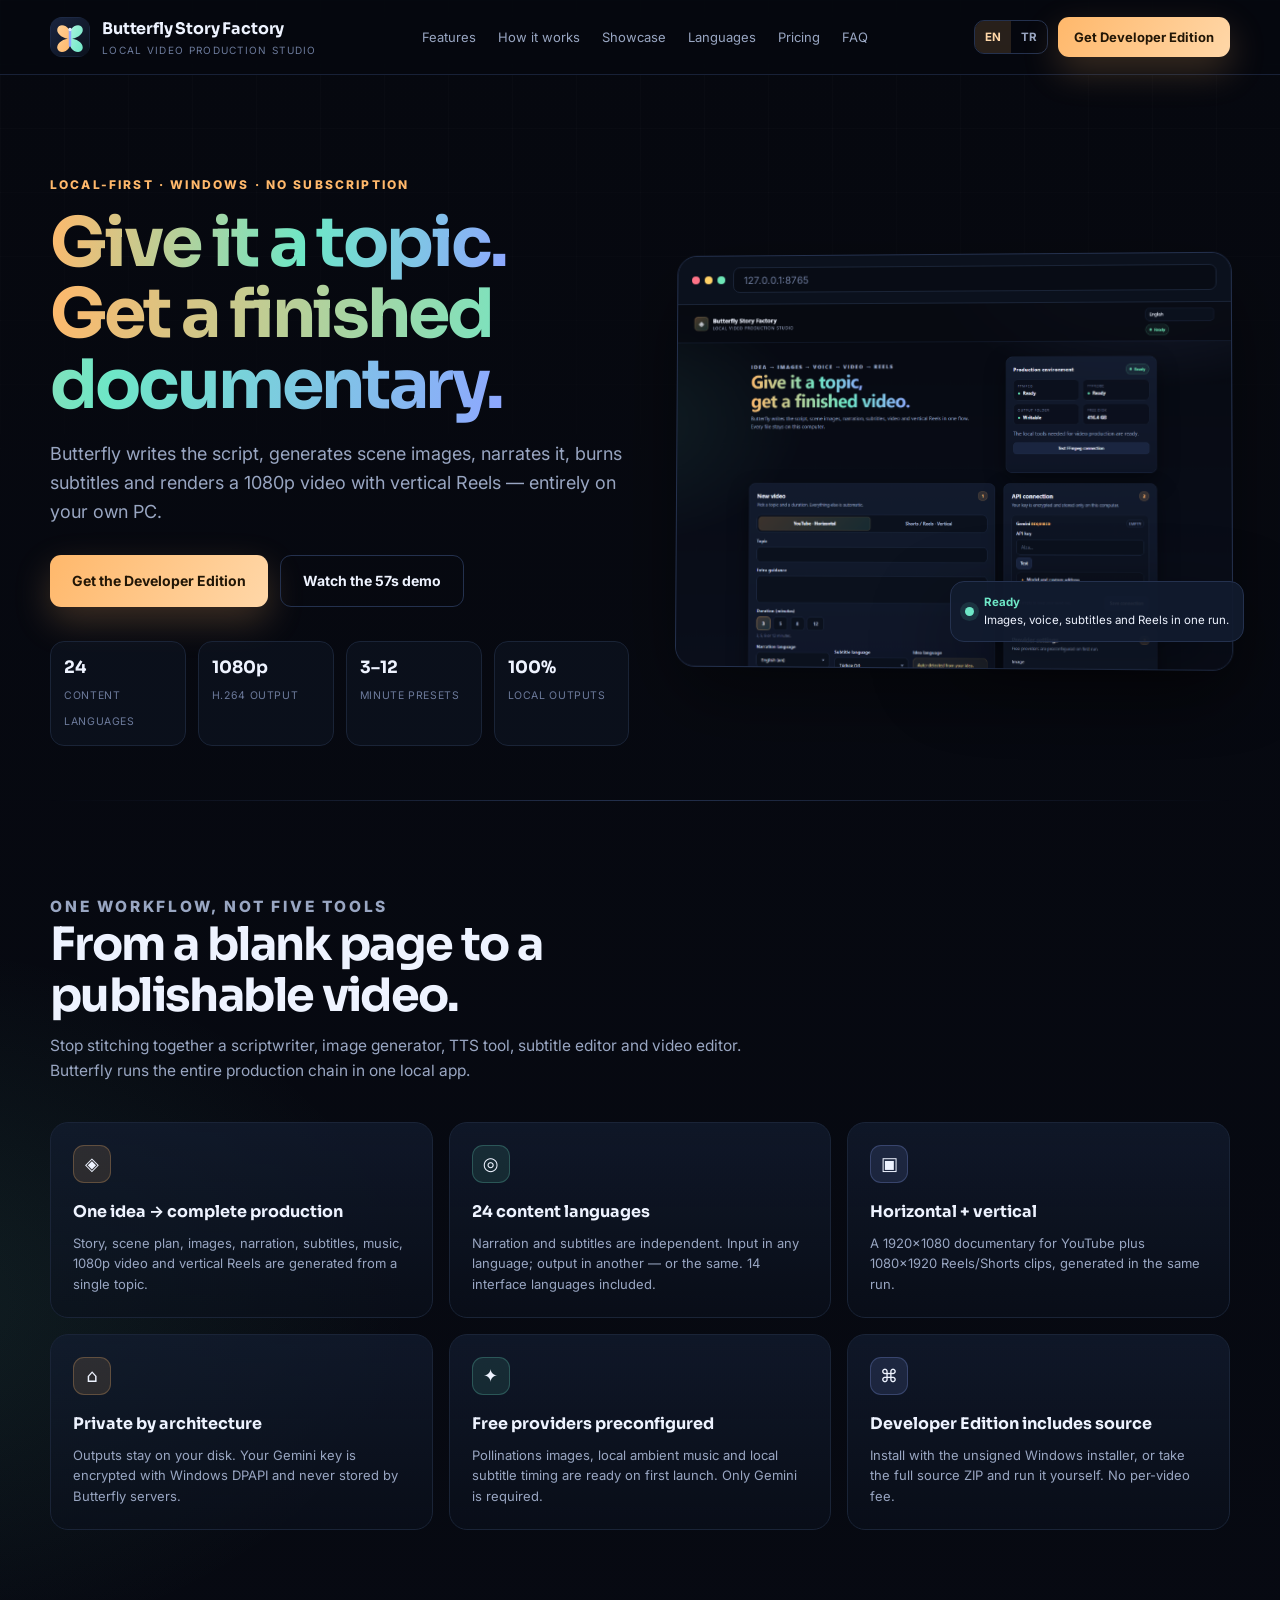
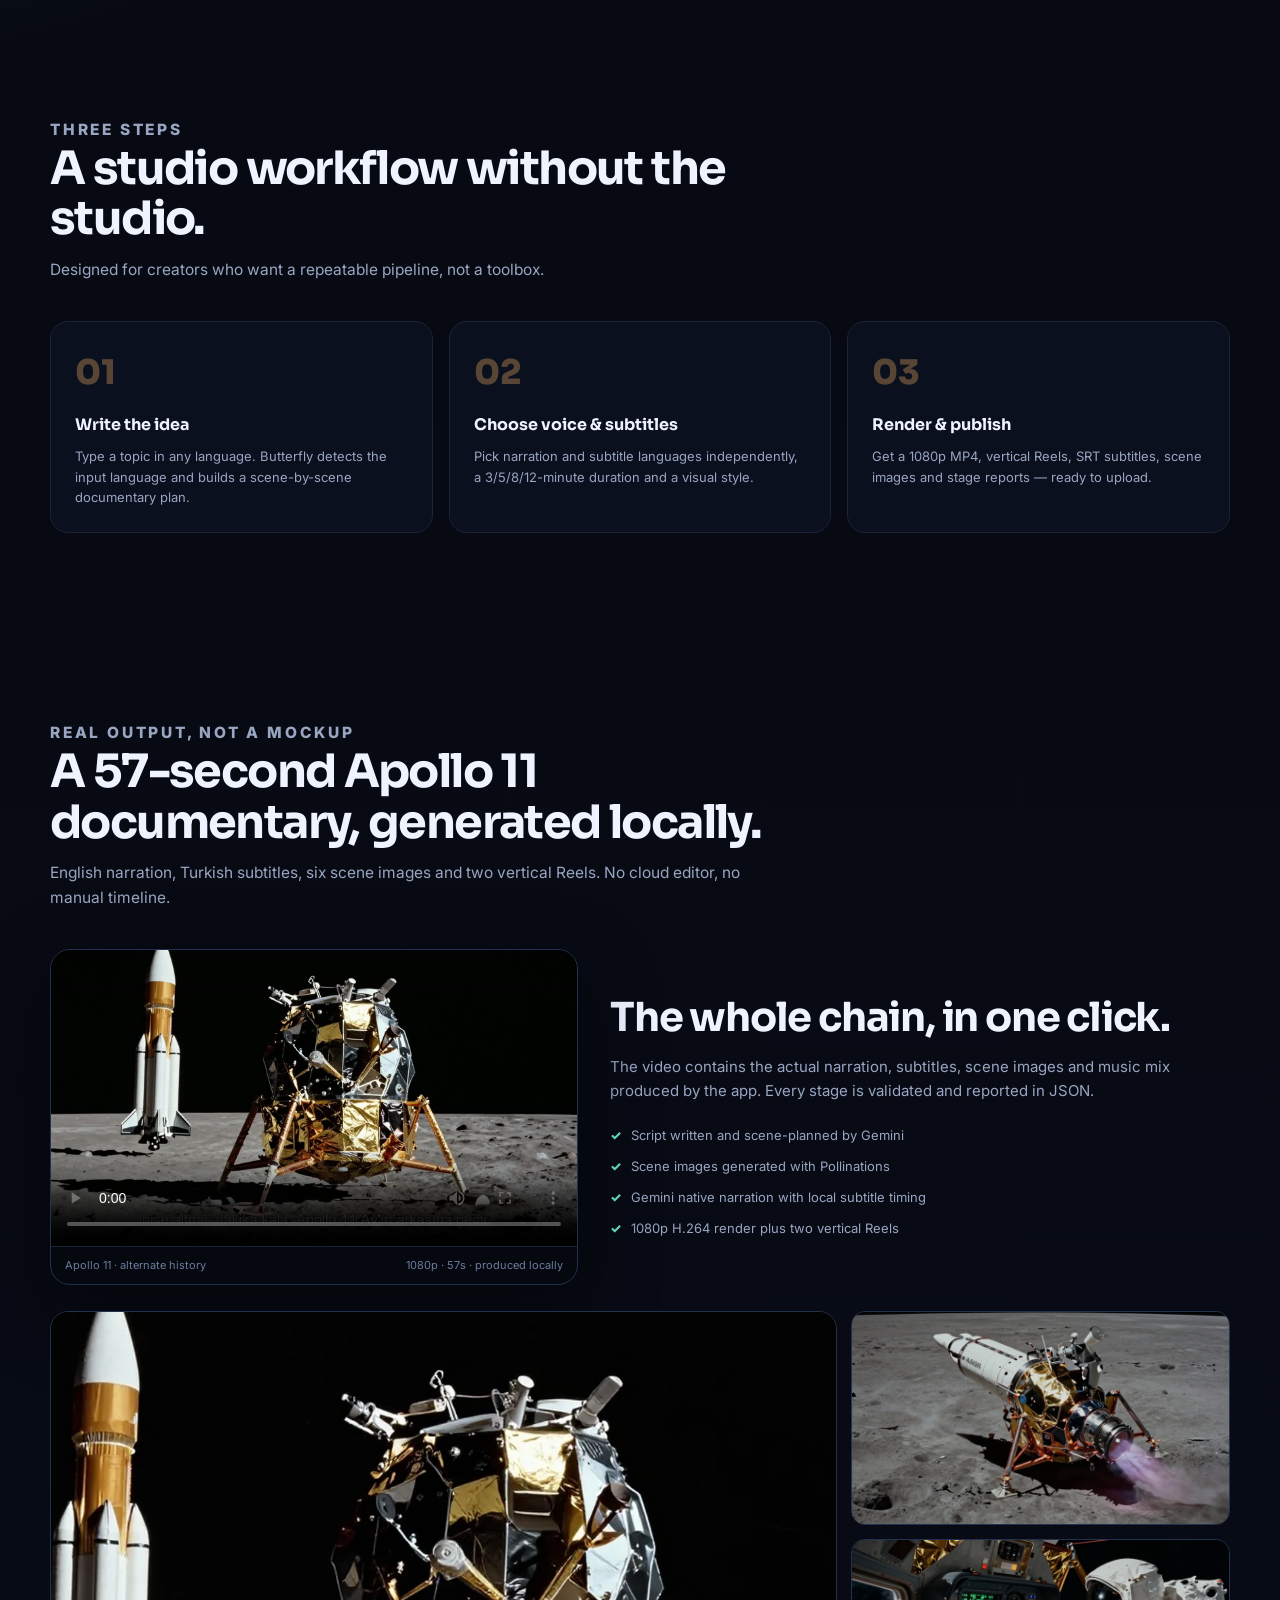
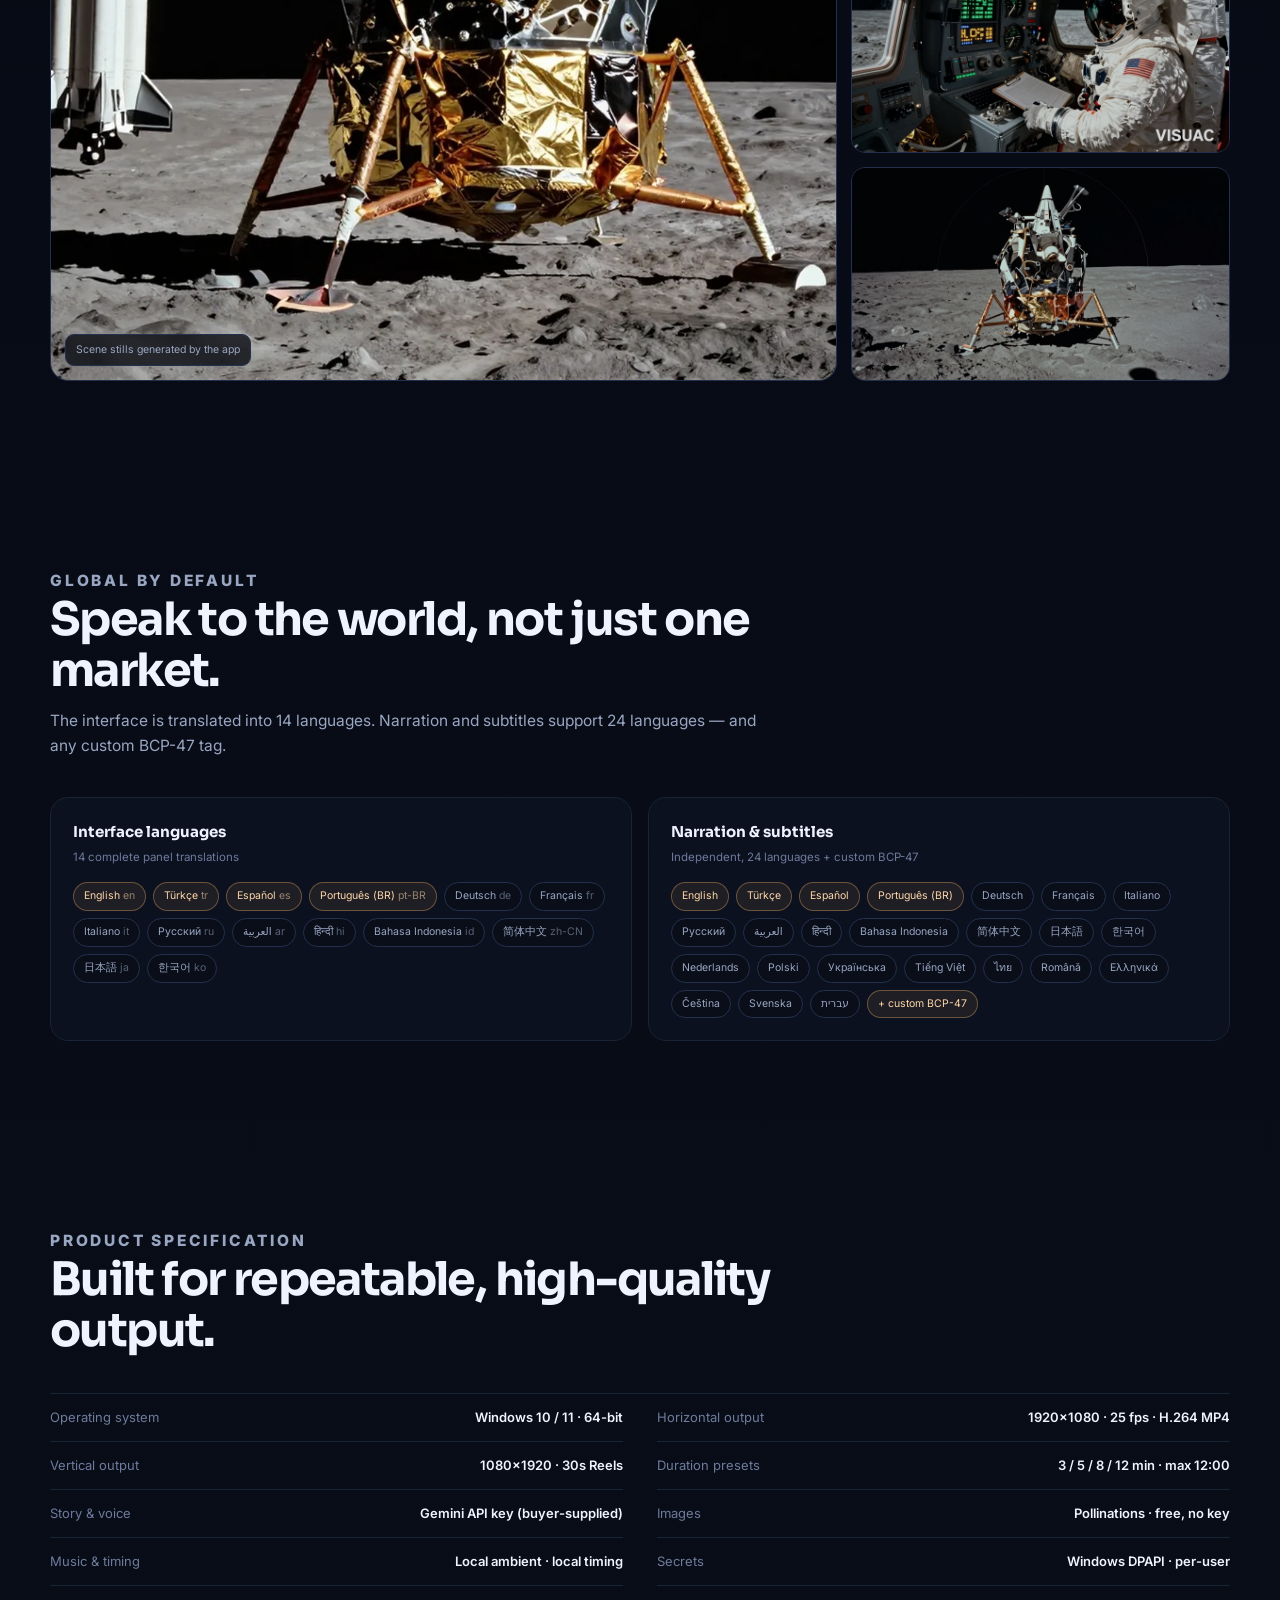
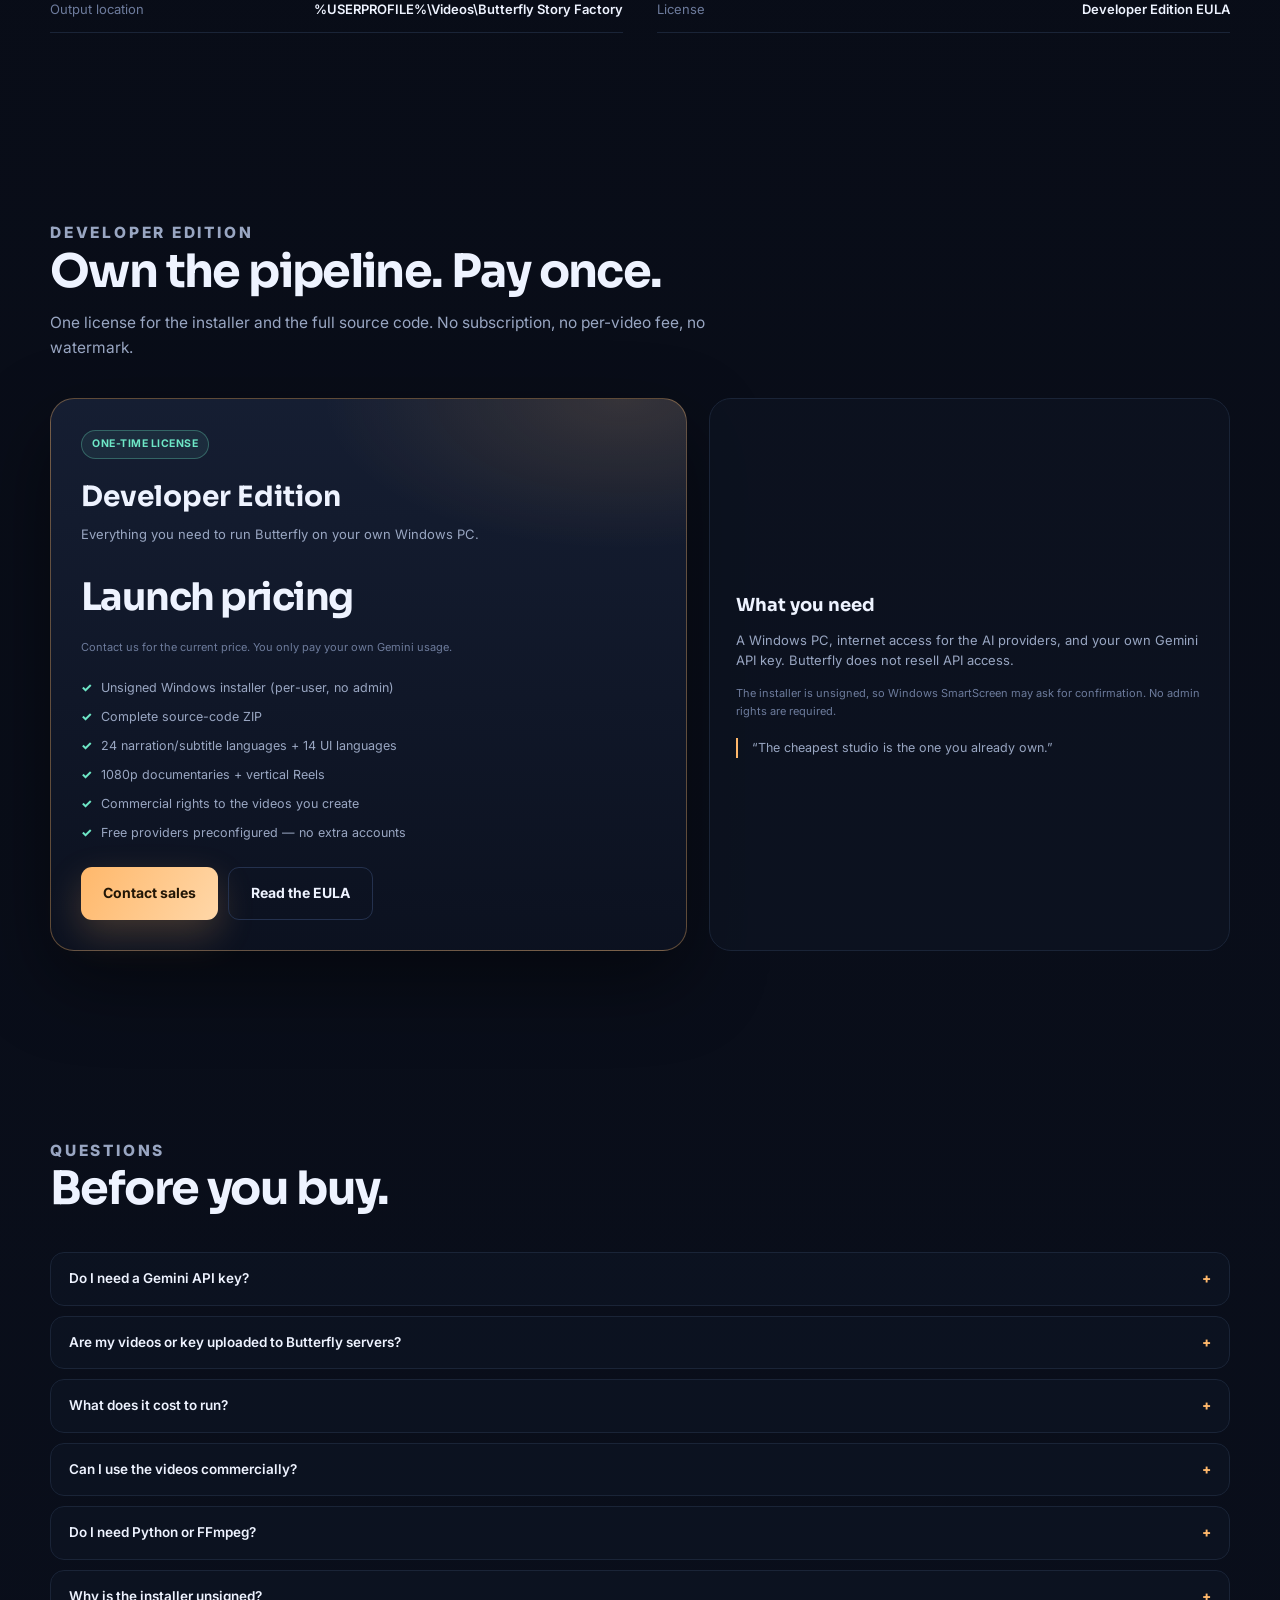
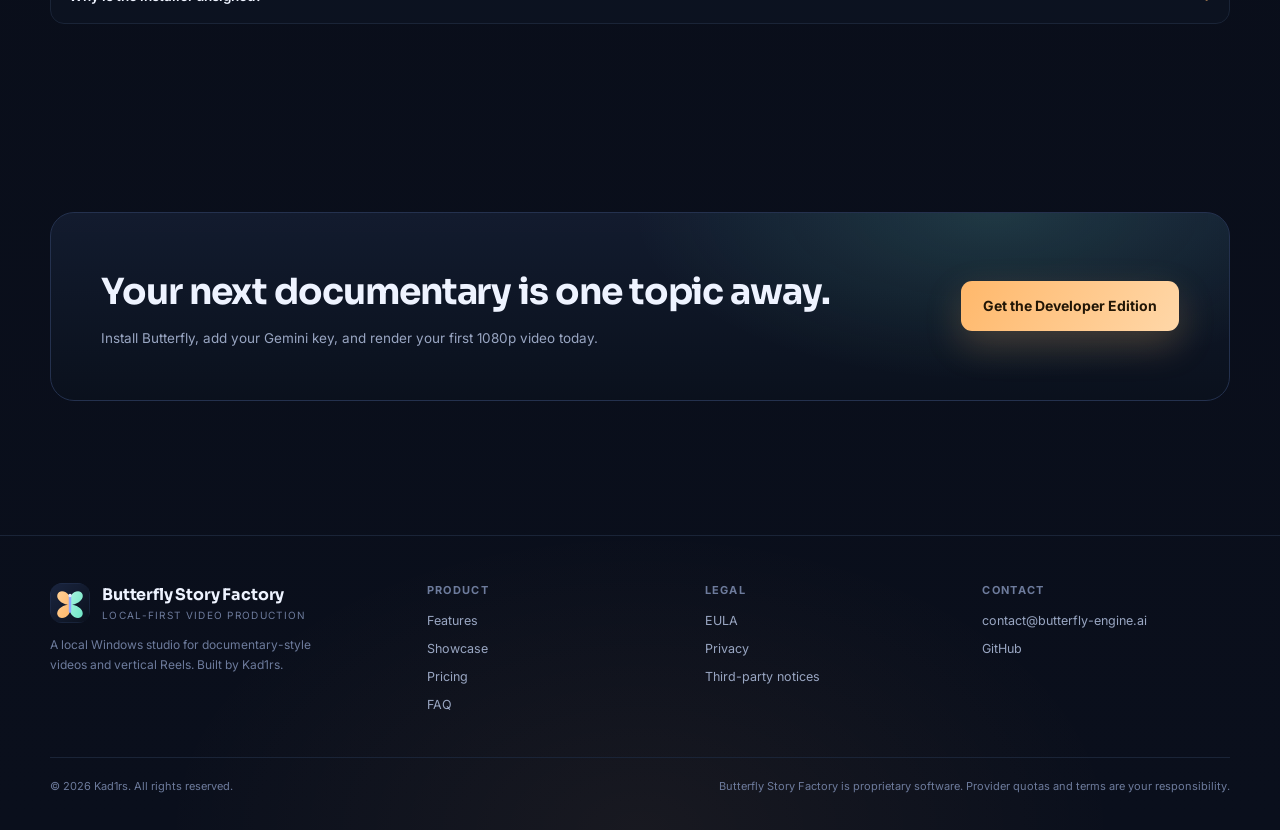
==== index.html @ cc4dc3de "Launch Butterfly Story Factory marketing site - Dark cinematic bilingual (EN/TR) landing page - Real" ====
<!doctype html>
<html lang="en">
<head>
<meta charset="utf-8">
<meta name="viewport" content="width=device-width, initial-scale=1">
<title>Butterfly Story Factory — Local AI Documentary Video Studio</title>
<meta name="description" content="Turn one idea into a scripted, narrated, subtitled 1080p documentary and vertical Reels — entirely on your Windows PC. 24 languages, 3–12 minutes, no subscription.">
<link rel="canonical" href="https://butterflyengine.app/">
<link rel="alternate" hreflang="en" href="https://butterflyengine.app/?lang=en">
<link rel="alternate" hreflang="tr" href="https://butterflyengine.app/?lang=tr">
<link rel="alternate" hreflang="x-default" href="https://butterflyengine.app/">
<meta property="og:type" content="website">
<meta property="og:site_name" content="Butterfly Story Factory">
<meta property="og:title" content="Butterfly Story Factory — Give it a topic. Get a finished documentary.">
<meta property="og:description" content="Local-first AI video production for Windows. 24 languages, 1080p documentary + vertical Reels, no subscription.">
<meta property="og:url" content="https://butterflyengine.app/">
<meta property="og:image" content="https://butterflyengine.app/assets/og-image.png">
<meta name="twitter:card" content="summary_large_image">
<meta name="twitter:title" content="Butterfly Story Factory">
<meta name="twitter:description" content="Give it a topic. Get a finished documentary. Local-first AI video production for Windows.">
<meta name="twitter:image" content="https://butterflyengine.app/assets/og-image.png">
<meta name="theme-color" content="#06080f">
<link rel="icon" href="/favicon.ico" sizes="any">
<link rel="icon" type="image/png" sizes="192x192" href="/assets/icon-192.png">
<link rel="apple-touch-icon" href="/assets/icon-192.png">
<link rel="stylesheet" href="/assets/style.css">
<script type="application/ld+json">
{
  "@context": "https://schema.org",
  "@type": "SoftwareApplication",
  "name": "Butterfly Story Factory",
  "applicationCategory": "MultimediaApplication",
  "operatingSystem": "Windows 10, Windows 11",
  "description": "Local-first AI documentary video studio. Generates scripts, images, narration, subtitles, 1080p video and vertical Reels from one idea.",
  "url": "https://butterflyengine.app/",
  "image": "https://butterflyengine.app/assets/og-image.png",
  "author": { "@type": "Person", "name": "Kad1rs" },
  "featureList": [
    "24 narration and subtitle languages",
    "14 interface languages",
    "3, 5, 8 and 12 minute documentaries",
    "1920x1080 H.264 output",
    "30-second vertical Reels",
    "Encrypted local API key storage"
  ]
}
</script>
</head>
<body>

<header class="site-header">
  <div class="wrap nav">
    <a class="brand" href="/" aria-label="Butterfly Story Factory home">
      <img src="/assets/logo.svg" alt="">
      <span><strong>Butterfly Story Factory</strong><small data-i18n="brand_tag">Local video production studio</small></span>
    </a>
    <nav class="nav-links" id="navLinks">
      <a href="#features" data-i18n="nav_features">Features</a>
      <a href="#workflow" data-i18n="nav_workflow">How it works</a>
      <a href="#gallery" data-i18n="nav_gallery">Showcase</a>
      <a href="#languages" data-i18n="nav_languages">Languages</a>
      <a href="#pricing" data-i18n="nav_pricing">Pricing</a>
      <a href="#faq" data-i18n="nav_faq">FAQ</a>
    </nav>
    <div class="nav-actions">
      <div class="lang-toggle" role="group" aria-label="Language">
        <button type="button" data-set-lang="en" class="active">EN</button>
        <button type="button" data-set-lang="tr">TR</button>
      </div>
      <a class="btn btn-primary" href="#pricing" data-i18n="nav_cta">Get Developer Edition</a>
      <button class="mobile-menu" id="mobileMenu" type="button" aria-label="Menu">☰</button>
    </div>
  </div>
</header>

<main>
  <section class="hero">
    <div class="wrap hero-grid">
      <div>
        <p class="eyebrow" data-i18n="hero_eyebrow">Local-first · Windows · No subscription</p>
        <h1><span data-i18n="hero_title_1">Give it a topic.</span><br><span data-i18n="hero_title_2">Get a finished documentary.</span></h1>
        <p class="hero-lead" data-i18n="hero_lead">Butterfly writes the script, generates scene images, narrates it, burns subtitles and renders a 1080p video with vertical Reels — entirely on your own PC.</p>
        <div class="hero-cta">
          <a class="btn btn-primary btn-lg" href="#pricing" data-i18n="hero_cta_primary">Get the Developer Edition</a>
          <a class="btn btn-ghost btn-lg" href="#gallery" data-i18n="hero_cta_secondary">Watch the 57s demo</a>
        </div>
        <div class="hero-stats">
          <div class="hero-stat"><strong>24</strong><span data-i18n="stat_languages">Content languages</span></div>
          <div class="hero-stat"><strong>1080p</strong><span data-i18n="stat_output">H.264 output</span></div>
          <div class="hero-stat"><strong>3–12</strong><span data-i18n="stat_duration">Minute presets</span></div>
          <div class="hero-stat"><strong>100%</strong><span data-i18n="stat_local">Local outputs</span></div>
        </div>
      </div>
      <div class="hero-visual">
        <div class="browser">
          <div class="browser-bar"><span class="browser-dots"><i></i><i></i><i></i></span><span class="browser-url">127.0.0.1:8765</span></div>
          <img src="/assets/ui-main.png" alt="Butterfly Story Factory control panel">
        </div>
        <div class="floating"><span class="pulse"></span><span><b data-i18n="floating_ready">Ready</b><br><span data-i18n="floating_text">Images, voice, subtitles and Reels in one run.</span></span></div>
      </div>
    </div>
  </section>

  <div class="wrap"><div class="divider"></div></div>

  <section class="section" id="features">
    <div class="wrap">
      <div class="section-head reveal">
        <p class="eyebrow" data-i18n="features_eyebrow">One workflow, not five tools</p>
        <h2 data-i18n="features_title">From a blank page to a publishable video.</h2>
        <p data-i18n="features_lead">Stop stitching together a scriptwriter, image generator, TTS tool, subtitle editor and video editor. Butterfly runs the entire production chain in one local app.</p>
      </div>
      <div class="feature-grid">
        <article class="feature reveal">
          <div class="feature-icon">◈</div>
          <h3 data-i18n="f1_title">One idea → complete production</h3>
          <p data-i18n="f1_text">Story, scene plan, images, narration, subtitles, music, 1080p video and vertical Reels are generated from a single topic.</p>
        </article>
        <article class="feature reveal">
          <div class="feature-icon">◎</div>
          <h3 data-i18n="f2_title">24 content languages</h3>
          <p data-i18n="f2_text">Narration and subtitles are independent. Input in any language; output in another — or the same. 14 interface languages included.</p>
        </article>
        <article class="feature reveal">
          <div class="feature-icon">▣</div>
          <h3 data-i18n="f3_title">Horizontal + vertical</h3>
          <p data-i18n="f3_text">A 1920×1080 documentary for YouTube plus 1080×1920 Reels/Shorts clips, generated in the same run.</p>
        </article>
        <article class="feature reveal">
          <div class="feature-icon">⌂</div>
          <h3 data-i18n="f4_title">Private by architecture</h3>
          <p data-i18n="f4_text">Outputs stay on your disk. Your Gemini key is encrypted with Windows DPAPI and never stored by Butterfly servers.</p>
        </article>
        <article class="feature reveal">
          <div class="feature-icon">✦</div>
          <h3 data-i18n="f5_title">Free providers preconfigured</h3>
          <p data-i18n="f5_text">Pollinations images, local ambient music and local subtitle timing are ready on first launch. Only Gemini is required.</p>
        </article>
        <article class="feature reveal">
          <div class="feature-icon">⌘</div>
          <h3 data-i18n="f6_title">Developer Edition includes source</h3>
          <p data-i18n="f6_text">Install with the unsigned Windows installer, or take the full source ZIP and run it yourself. No per-video fee.</p>
        </article>
      </div>
    </div>
  </section>

  <section class="section" id="workflow">
    <div class="wrap">
      <div class="section-head reveal">
        <p class="eyebrow" data-i18n="workflow_eyebrow">Three steps</p>
        <h2 data-i18n="workflow_title">A studio workflow without the studio.</h2>
        <p data-i18n="workflow_lead">Designed for creators who want a repeatable pipeline, not a toolbox.</p>
      </div>
      <div class="steps">
        <article class="step reveal">
          <h3 data-i18n="step1_title">Write the idea</h3>
          <p data-i18n="step1_text">Type a topic in any language. Butterfly detects the input language and builds a scene-by-scene documentary plan.</p>
        </article>
        <article class="step reveal">
          <h3 data-i18n="step2_title">Choose voice & subtitles</h3>
          <p data-i18n="step2_text">Pick narration and subtitle languages independently, a 3/5/8/12-minute duration and a visual style.</p>
        </article>
        <article class="step reveal">
          <h3 data-i18n="step3_title">Render & publish</h3>
          <p data-i18n="step3_text">Get a 1080p MP4, vertical Reels, SRT subtitles, scene images and stage reports — ready to upload.</p>
        </article>
      </div>
    </div>
  </section>

  <section class="section" id="gallery">
    <div class="wrap">
      <div class="section-head reveal">
        <p class="eyebrow" data-i18n="gallery_eyebrow">Real output, not a mockup</p>
        <h2 data-i18n="gallery_title">A 57-second Apollo 11 documentary, generated locally.</h2>
        <p data-i18n="gallery_lead">English narration, Turkish subtitles, six scene images and two vertical Reels. No cloud editor, no manual timeline.</p>
      </div>
      <div class="demo-grid">
        <div class="video-frame reveal">
          <video controls preload="metadata" poster="/assets/demo-poster.jpg">
            <source src="/assets/demo.mp4" type="video/mp4">
            <span data-i18n="video_fallback">Your browser does not support HTML video.</span>
          </video>
          <div class="video-caption"><span data-i18n="video_caption_left">Apollo 11 · alternate history</span><span data-i18n="video_caption_right">1080p · 57s · produced locally</span></div>
        </div>
        <div class="demo-copy reveal">
          <h2 data-i18n="demo_title">The whole chain, in one click.</h2>
          <p data-i18n="demo_text">The video contains the actual narration, subtitles, scene images and music mix produced by the app. Every stage is validated and reported in JSON.</p>
          <ul class="demo-list">
            <li data-i18n="demo_li1">Script written and scene-planned by Gemini</li>
            <li data-i18n="demo_li2">Scene images generated with Pollinations</li>
            <li data-i18n="demo_li3">Gemini native narration with local subtitle timing</li>
            <li data-i18n="demo_li4">1080p H.264 render plus two vertical Reels</li>
          </ul>
        </div>
      </div>
      <div class="gallery" style="margin-top:26px">
        <div class="gallery-main reveal">
          <img id="galleryMain" src="/assets/scene-1.webp" alt="Apollo 11 documentary scene 1">
          <span class="tag" data-i18n="gallery_tag">Scene stills generated by the app</span>
        </div>
        <div class="gallery-side">
          <button type="button" data-gallery="/assets/scene-2.webp" aria-label="Scene 2"><img src="/assets/scene-2.webp" alt="Apollo 11 scene 2"></button>
          <button type="button" data-gallery="/assets/scene-3.webp" aria-label="Scene 3"><img src="/assets/scene-3.webp" alt="Apollo 11 scene 3"></button>
          <button type="button" data-gallery="/assets/scene-4.webp" aria-label="Scene 4"><img src="/assets/scene-4.webp" alt="Apollo 11 scene 4"></button>
        </div>
      </div>
    </div>
  </section>

  <section class="section" id="languages">
    <div class="wrap">
      <div class="section-head reveal">
        <p class="eyebrow" data-i18n="languages_eyebrow">Global by default</p>
        <h2 data-i18n="languages_title">Speak to the world, not just one market.</h2>
        <p data-i18n="languages_lead">The interface is translated into 14 languages. Narration and subtitles support 24 languages — and any custom BCP-47 tag.</p>
      </div>
      <div class="lang-panel">
        <div class="lang-card reveal">
          <h3 data-i18n="lang_ui_title">Interface languages</h3>
          <p data-i18n="lang_ui_sub">14 complete panel translations</p>
          <div class="chips" id="uiChips"></div>
        </div>
        <div class="lang-card reveal">
          <h3 data-i18n="lang_content_title">Narration & subtitles</h3>
          <p data-i18n="lang_content_sub">Independent, 24 languages + custom BCP-47</p>
          <div class="chips" id="contentChips"></div>
        </div>
      </div>
    </div>
  </section>

  <section class="section" id="specs">
    <div class="wrap">
      <div class="section-head reveal">
        <p class="eyebrow" data-i18n="specs_eyebrow">Product specification</p>
        <h2 data-i18n="specs_title">Built for repeatable, high-quality output.</h2>
      </div>
      <div class="spec-grid">
        <div class="spec-row"><span data-i18n="spec_os">Operating system</span><strong>Windows 10 / 11 · 64-bit</strong></div>
        <div class="spec-row"><span data-i18n="spec_output">Horizontal output</span><strong>1920×1080 · 25 fps · H.264 MP4</strong></div>
        <div class="spec-row"><span data-i18n="spec_vertical">Vertical output</span><strong>1080×1920 · 30s Reels</strong></div>
        <div class="spec-row"><span data-i18n="spec_duration">Duration presets</span><strong>3 / 5 / 8 / 12 min · max 12:00</strong></div>
        <div class="spec-row"><span data-i18n="spec_story">Story & voice</span><strong>Gemini API key (buyer-supplied)</strong></div>
        <div class="spec-row"><span data-i18n="spec_images">Images</span><strong>Pollinations · free, no key</strong></div>
        <div class="spec-row"><span data-i18n="spec_music">Music & timing</span><strong>Local ambient · local timing</strong></div>
        <div class="spec-row"><span data-i18n="spec_privacy">Secrets</span><strong>Windows DPAPI · per-user</strong></div>
        <div class="spec-row"><span data-i18n="spec_outputs">Output location</span><strong>%USERPROFILE%\Videos\Butterfly Story Factory</strong></div>
        <div class="spec-row"><span data-i18n="spec_license">License</span><strong>Developer Edition EULA</strong></div>
      </div>
    </div>
  </section>

  <section class="section" id="pricing">
    <div class="wrap">
      <div class="section-head reveal">
        <p class="eyebrow" data-i18n="pricing_eyebrow">Developer Edition</p>
        <h2 data-i18n="pricing_title">Own the pipeline. Pay once.</h2>
        <p data-i18n="pricing_lead">One license for the installer and the full source code. No subscription, no per-video fee, no watermark.</p>
      </div>
      <div class="pricing-wrap">
        <div class="price-card reveal">
          <span class="badge" data-i18n="price_badge">One-time license</span>
          <h2>Developer Edition</h2>
          <p class="sub" data-i18n="price_sub">Everything you need to run Butterfly on your own Windows PC.</p>
          <div class="price"><strong data-i18n="price_value">Launch pricing</strong></div>
          <p class="price-note" data-i18n="price_note">Contact us for the current price. You only pay your own Gemini usage.</p>
          <ul class="price-list">
            <li data-i18n="price_li1">Unsigned Windows installer (per-user, no admin)</li>
            <li data-i18n="price_li2">Complete source-code ZIP</li>
            <li data-i18n="price_li3">24 narration/subtitle languages + 14 UI languages</li>
            <li data-i18n="price_li4">1080p documentaries + vertical Reels</li>
            <li data-i18n="price_li5">Commercial rights to the videos you create</li>
            <li data-i18n="price_li6">Free providers preconfigured — no extra accounts</li>
          </ul>
          <div class="price-actions">
            <a class="btn btn-primary btn-lg" href="mailto:contact@butterfly-engine.ai?subject=Butterfly%20Story%20Factory%20Developer%20Edition" data-i18n="price_cta">Contact sales</a>
            <a class="btn btn-ghost btn-lg" href="/legal/eula.html" data-i18n="price_eula">Read the EULA</a>
          </div>
        </div>
        <aside class="price-aside reveal">
          <h3 data-i18n="aside_title">What you need</h3>
          <p data-i18n="aside_text">A Windows PC, internet access for the AI providers, and your own Gemini API key. Butterfly does not resell API access.</p>
          <p class="small" data-i18n="aside_small">The installer is unsigned, so Windows SmartScreen may ask for confirmation. No admin rights are required.</p>
          <div class="quote" data-i18n="aside_quote">“The cheapest studio is the one you already own.”</div>
        </aside>
      </div>
    </div>
  </section>

  <section class="section" id="faq">
    <div class="wrap">
      <div class="section-head reveal">
        <p class="eyebrow" data-i18n="faq_eyebrow">Questions</p>
        <h2 data-i18n="faq_title">Before you buy.</h2>
      </div>
      <div class="faq">
        <details class="reveal"><summary data-i18n="faq_q1">Do I need a Gemini API key?</summary><div class="answer" data-i18n="faq_a1">Yes. The story and narration use Gemini, and you supply your own key. Butterfly encrypts it locally with Windows DPAPI. You pay Google directly for your usage.</div></details>
        <details class="reveal"><summary data-i18n="faq_q2">Are my videos or key uploaded to Butterfly servers?</summary><div class="answer" data-i18n="faq_a2">No. Butterfly has no cloud service. Outputs stay on your disk. Only the prompts and narration text needed for a request are sent to the providers you enabled.</div></details>
        <details class="reveal"><summary data-i18n="faq_q3">What does it cost to run?</summary><div class="answer" data-i18n="faq_a3">Images, music and subtitle timing use free or local providers. Your only variable cost is your Gemini API usage, billed by Google under your own account.</div></details>
        <details class="reveal"><summary data-i18n="faq_q4">Can I use the videos commercially?</summary><div class="answer" data-i18n="faq_a4">Yes. The Developer Edition license lets you monetize the videos you create. You remain responsible for the factual accuracy, rights and platform policies of your content.</div></details>
        <details class="reveal"><summary data-i18n="faq_q5">Do I need Python or FFmpeg?</summary><div class="answer" data-i18n="faq_a5">No with the installer — both the runtime and an LGPL FFmpeg build are included. The source ZIP is for buyers who prefer to install Python dependencies themselves.</div></details>
        <details class="reveal"><summary data-i18n="faq_q6">Why is the installer unsigned?</summary><div class="answer" data-i18n="faq_a6">Code-signing certificates are costly for an independent release. The build uses a one-folder layout without packing or code obfuscation. Windows SmartScreen may show an “unknown publisher” warning; choose “More info → Run anyway”.</div></details>
      </div>
    </div>
  </section>

  <section class="section">
    <div class="wrap">
      <div class="cta-band reveal">
        <div>
          <h2 data-i18n="cta_title">Your next documentary is one topic away.</h2>
          <p data-i18n="cta_text">Install Butterfly, add your Gemini key, and render your first 1080p video today.</p>
        </div>
        <a class="btn btn-primary btn-lg" href="mailto:contact@butterfly-engine.ai?subject=Butterfly%20Story%20Factory%20Developer%20Edition" data-i18n="cta_button">Get the Developer Edition</a>
      </div>
    </div>
  </section>
</main>

<footer class="site-footer">
  <div class="wrap">
    <div class="footer-grid">
      <div class="footer-brand">
        <a class="brand" href="/">
          <img src="/assets/logo.svg" alt="">
          <span><strong>Butterfly Story Factory</strong><small data-i18n="footer_tag">Local-first video production</small></span>
        </a>
        <p data-i18n="footer_text">A local Windows studio for documentary-style videos and vertical Reels. Built by Kad1rs.</p>
      </div>
      <div class="footer-col">
        <h4 data-i18n="footer_product">Product</h4>
        <a href="#features" data-i18n="nav_features">Features</a>
        <a href="#gallery" data-i18n="nav_gallery">Showcase</a>
        <a href="#pricing" data-i18n="nav_pricing">Pricing</a>
        <a href="#faq" data-i18n="nav_faq">FAQ</a>
      </div>
      <div class="footer-col">
        <h4 data-i18n="footer_legal">Legal</h4>
        <a href="/legal/eula.html" data-i18n="footer_eula">EULA</a>
        <a href="/legal/privacy.html" data-i18n="footer_privacy">Privacy</a>
        <a href="/legal/third-party.html" data-i18n="footer_third_party">Third-party notices</a>
      </div>
      <div class="footer-col">
        <h4 data-i18n="footer_contact">Contact</h4>
        <a href="mailto:contact@butterfly-engine.ai">contact@butterfly-engine.ai</a>
        <a href="https://github.com/Kad1Rss/butterflyengine.app" rel="noopener" data-i18n="footer_github">GitHub</a>
      </div>
    </div>
    <div class="footer-bottom">
      <span>© 2026 Kad1rs. <span data-i18n="footer_rights">All rights reserved.</span></span>
      <span data-i18n="footer_note">Butterfly Story Factory is proprietary software. Provider quotas and terms are your responsibility.</span>
    </div>
  </div>
</footer>

<script src="/assets/site.js" defer></script>
</body>
</html>
---- assets/style.css ----
/* Butterfly Story Factory — marketing site
   Copyright (c) 2026 Kad1rs. All rights reserved. */

@import url("https://fonts.googleapis.com/css2?family=Inter:wght@400;500;600;700&family=Sora:wght@500;600;700;800&display=swap");

:root {
  --bg: #06080f;
  --bg-2: #0a0f1c;
  --panel: #0f1626;
  --panel-2: #131d31;
  --line: #24314e;
  --line-soft: #1a2437;
  --text: #eef3ff;
  --muted: #99a6c2;
  --muted-2: #6d7b9c;
  --gold: #ffb86b;
  --gold-2: #ffd7a8;
  --mint: #6ee7c7;
  --blue: #8ea7ff;
  --danger: #ff7387;
  --radius: 22px;
  --shadow: 0 30px 80px rgba(0, 0, 0, .45);
  --font: "Inter", ui-sans-serif, system-ui, -apple-system, "Segoe UI", Roboto, Arial, sans-serif;
  --display: "Sora", var(--font);
  --max: 1180px;
}

* { box-sizing: border-box; }
html { scroll-behavior: smooth; }
body {
  margin: 0;
  background:
    radial-gradient(1100px 700px at 82% -8%, rgba(142, 167, 255, .16), transparent 62%),
    radial-gradient(900px 600px at -10% 18%, rgba(110, 231, 199, .10), transparent 60%),
    radial-gradient(800px 500px at 50% 100%, rgba(255, 184, 107, .06), transparent 60%),
    linear-gradient(180deg, var(--bg) 0%, var(--bg-2) 100%);
  color: var(--text);
  font-family: var(--font);
  line-height: 1.6;
  -webkit-font-smoothing: antialiased;
  overflow-x: hidden;
}
body::before {
  content: "";
  position: fixed;
  inset: 0;
  pointer-events: none;
  background-image: linear-gradient(rgba(255,255,255,.022) 1px, transparent 1px), linear-gradient(90deg, rgba(255,255,255,.022) 1px, transparent 1px);
  background-size: 64px 64px;
  mask-image: linear-gradient(180deg, rgba(0,0,0,.8), transparent 70%);
  z-index: 0;
}
a { color: inherit; text-decoration: none; }
img, video { max-width: 100%; display: block; }
button { font: inherit; }
.wrap { width: min(var(--max), calc(100% - 40px)); margin: 0 auto; position: relative; z-index: 1; }
.eyebrow { color: var(--gold); font-size: 12px; font-weight: 800; letter-spacing: .18em; text-transform: uppercase; margin: 0 0 14px; }
.muted { color: var(--muted); }

/* Header */
.site-header {
  position: sticky; top: 0; z-index: 60;
  background: rgba(6, 8, 15, .76);
  backdrop-filter: blur(18px);
  border-bottom: 1px solid rgba(36, 49, 78, .65);
}
.nav { display: flex; align-items: center; justify-content: space-between; gap: 20px; min-height: 74px; }
.brand { display: flex; align-items: center; gap: 12px; }
.brand img { width: 40px; height: 40px; border-radius: 12px; }
.brand strong { font-family: var(--display); font-size: 16px; letter-spacing: -.01em; display: block; }
.brand small { color: var(--muted-2); font-size: 10px; letter-spacing: .13em; text-transform: uppercase; display: block; }
.nav-links { display: flex; align-items: center; gap: 22px; font-size: 13px; color: var(--muted); }
.nav-links a:hover { color: var(--text); }
.nav-actions { display: flex; align-items: center; gap: 10px; }
.lang-toggle { display: inline-flex; border: 1px solid var(--line); border-radius: 10px; overflow: hidden; }
.lang-toggle button { border: 0; background: transparent; color: var(--muted); padding: 7px 10px; font-size: 11.5px; font-weight: 700; cursor: pointer; }
.lang-toggle button.active { background: rgba(255, 184, 107, .14); color: var(--gold-2); }
.btn {
  display: inline-flex; align-items: center; justify-content: center; gap: 8px;
  border: 1px solid var(--line); background: var(--panel-2); color: var(--text);
  border-radius: 11px; padding: 10px 16px; font-size: 13px; font-weight: 700;
  cursor: pointer; transition: transform .15s, border-color .15s, background .15s;
}
.btn:hover { transform: translateY(-1px); border-color: #3b5077; background: #1a2742; }
.btn-primary { border: 0; background: linear-gradient(120deg, var(--gold), var(--gold-2)); color: #221606; box-shadow: 0 14px 36px rgba(255,184,107,.22); }
.btn-primary:hover { background: linear-gradient(120deg, #ffc784, #ffe0b8); }
.btn-ghost { background: transparent; }
.btn-lg { padding: 14px 22px; font-size: 14px; }
.mobile-menu { display: none; background: transparent; border: 1px solid var(--line); color: var(--text); border-radius: 10px; padding: 8px 11px; cursor: pointer; }

/* Hero */
.hero { padding: clamp(56px, 8vw, 100px) 0 54px; }
.hero-grid { display: grid; grid-template-columns: minmax(0, 1.02fr) minmax(0, .98fr); gap: 44px; align-items: center; }
.hero-grid > *, .demo-grid > *, .pricing-wrap > * { min-width: 0; }
.hero h1 { font-family: var(--display); font-size: clamp(40px, 5.4vw, 68px); line-height: 1.04; letter-spacing: -.045em; margin: 0 0 20px; }
.hero h1 span { background: linear-gradient(100deg, var(--gold), var(--mint) 56%, var(--blue)); -webkit-background-clip: text; background-clip: text; color: transparent; }
.hero-lead { color: var(--muted); font-size: clamp(15px, 1.5vw, 18px); max-width: 590px; margin: 0 0 28px; }
.hero-cta { display: flex; flex-wrap: wrap; gap: 12px; margin-bottom: 34px; }
.hero-stats { display: grid; grid-template-columns: repeat(4, 1fr); gap: 12px; }
.hero-stat { border: 1px solid var(--line-soft); background: rgba(15, 22, 38, .55); border-radius: 14px; padding: 12px 13px; }
.hero-stat strong { display: block; font-family: var(--display); font-size: 17px; }
.hero-stat span { color: var(--muted-2); font-size: 10.5px; letter-spacing: .06em; text-transform: uppercase; }
.hero-visual { position: relative; }
.browser {
  border: 1px solid var(--line); border-radius: 20px; overflow: hidden;
  background: var(--panel); box-shadow: var(--shadow);
  transform: perspective(1400px) rotateY(-3deg) rotateX(1.5deg);
  transition: transform .5s ease;
}
.browser:hover { transform: perspective(1400px) rotateY(0) rotateX(0); }
.browser-bar { display: flex; align-items: center; gap: 8px; padding: 11px 14px; border-bottom: 1px solid var(--line-soft); background: #0b111d; }
.browser-dots { display: flex; gap: 5px; }
.browser-dots i { width: 8px; height: 8px; border-radius: 50%; background: #2b3a58; display: block; }
.browser-dots i:nth-child(1) { background: #ff7387; }
.browser-dots i:nth-child(2) { background: #ffd166; }
.browser-dots i:nth-child(3) { background: #6ee7b7; }
.browser-url { flex: 1; background: #080c15; border: 1px solid var(--line-soft); border-radius: 7px; color: var(--muted-2); font-size: 10px; padding: 4px 10px; }
.browser img { width: 100%; aspect-ratio: 16 / 10.5; object-fit: cover; object-position: top center; }
.floating {
  position: absolute; right: -14px; bottom: 26px; background: rgba(18, 27, 46, .94);
  border: 1px solid var(--line); border-radius: 14px; padding: 11px 14px;
  box-shadow: var(--shadow); display: flex; align-items: center; gap: 10px; font-size: 11.5px;
}
.floating b { color: var(--mint); }
.pulse { width: 9px; height: 9px; border-radius: 50%; background: var(--mint); box-shadow: 0 0 0 5px rgba(110,231,199,.12); animation: pulse 2s infinite; }
@keyframes pulse { 50% { box-shadow: 0 0 0 9px rgba(110,231,199,0); } }

/* Sections */
.section { padding: clamp(58px, 8vw, 94px) 0; }
.section-head { max-width: 720px; margin-bottom: 38px; }
.section-head h2 { font-family: var(--display); font-size: clamp(30px, 3.8vw, 46px); line-height: 1.1; letter-spacing: -.035em; margin: 0 0 14px; }
.section-head p { color: var(--muted); font-size: 15.5px; margin: 0; }
.divider { height: 1px; background: linear-gradient(90deg, transparent, var(--line), transparent); }

/* Feature cards */
.feature-grid { display: grid; grid-template-columns: repeat(3, 1fr); gap: 16px; }
.feature {
  border: 1px solid var(--line-soft); border-radius: 18px; padding: 22px;
  background: linear-gradient(180deg, rgba(19, 29, 49, .72), rgba(11, 17, 29, .6));
  transition: border-color .2s, transform .2s;
}
.feature:hover { border-color: #34476c; transform: translateY(-3px); }
.feature-icon { width: 38px; height: 38px; border-radius: 11px; display: grid; place-items: center; margin-bottom: 16px; background: rgba(255,184,107,.12); border: 1px solid rgba(255,184,107,.25); font-size: 18px; }
.feature:nth-child(2) .feature-icon, .feature:nth-child(5) .feature-icon { background: rgba(110,231,199,.10); border-color: rgba(110,231,199,.24); }
.feature:nth-child(3) .feature-icon, .feature:nth-child(6) .feature-icon { background: rgba(142,167,255,.12); border-color: rgba(142,167,255,.24); }
.feature h3 { font-family: var(--display); font-size: 16px; margin: 0 0 8px; }
.feature p { color: var(--muted); font-size: 13px; margin: 0; }

/* Demo */
.demo-grid { display: grid; grid-template-columns: .92fr 1.08fr; gap: 32px; align-items: center; }
.video-frame { border: 1px solid var(--line); border-radius: 20px; overflow: hidden; background: #05080f; box-shadow: var(--shadow); position: relative; }
.video-frame video { width: 100%; aspect-ratio: 16/9; object-fit: cover; }
.video-caption { display: flex; justify-content: space-between; gap: 12px; flex-wrap: wrap; color: var(--muted-2); font-size: 11px; padding: 10px 14px; border-top: 1px solid var(--line-soft); }
.demo-copy h2 { font-family: var(--display); font-size: clamp(28px, 3.2vw, 40px); letter-spacing: -.03em; line-height: 1.12; margin: 0 0 14px; }
.demo-copy p { color: var(--muted); font-size: 15px; }
.demo-list { list-style: none; padding: 0; margin: 22px 0 0; display: grid; gap: 10px; }
.demo-list li { display: flex; gap: 10px; align-items: flex-start; color: var(--muted); font-size: 13px; }
.demo-list li::before { content: "✓"; color: var(--mint); font-weight: 800; }

/* Gallery */
.gallery { display: grid; grid-template-columns: 1.35fr .65fr; gap: 14px; }
.gallery-main { border: 1px solid var(--line); border-radius: 18px; overflow: hidden; position: relative; background: #05080f; }
.gallery-main img { width: 100%; height: 100%; min-height: 330px; object-fit: cover; }
.gallery-main .tag { position: absolute; left: 14px; bottom: 14px; background: rgba(6,8,15,.78); border: 1px solid var(--line); border-radius: 9px; padding: 7px 10px; font-size: 10.5px; color: var(--muted); backdrop-filter: blur(8px); }
.gallery-side { display: grid; grid-template-rows: repeat(3, 1fr); gap: 14px; }
.gallery-side button { border: 1px solid var(--line); border-radius: 14px; overflow: hidden; padding: 0; background: #05080f; cursor: pointer; }
.gallery-side img { width: 100%; height: 100%; min-height: 100px; object-fit: cover; opacity: .86; transition: opacity .2s, transform .3s; }
.gallery-side button:hover img { opacity: 1; transform: scale(1.03); }

/* Workflow */
.steps { display: grid; grid-template-columns: repeat(3, 1fr); gap: 16px; counter-reset: step; }
.step { position: relative; border: 1px solid var(--line-soft); border-radius: 18px; padding: 24px; background: rgba(15,22,38,.58); }
.step::before { counter-increment: step; content: "0" counter(step); font-family: var(--display); font-size: 34px; font-weight: 800; color: rgba(255,184,107,.32); display: block; margin-bottom: 12px; }
.step h3 { font-family: var(--display); font-size: 16px; margin: 0 0 8px; }
.step p { color: var(--muted); font-size: 13px; margin: 0; }

/* Languages */
.lang-panel { display: grid; grid-template-columns: 1fr 1fr; gap: 16px; }
.lang-card { border: 1px solid var(--line-soft); border-radius: 18px; padding: 22px; background: rgba(15,22,38,.58); }
.lang-card h3 { font-family: var(--display); font-size: 15px; margin: 0 0 4px; }
.lang-card p { color: var(--muted-2); font-size: 11.5px; margin: 0 0 16px; }
.chips { display: flex; flex-wrap: wrap; gap: 7px; }
.chip { border: 1px solid var(--line); border-radius: 999px; padding: 5px 10px; font-size: 10.5px; color: var(--muted); background: rgba(8,12,20,.5); }
.chip.hot { color: var(--gold-2); border-color: rgba(255,184,107,.35); background: rgba(255,184,107,.08); }

/* Specs */
.spec-grid { display: grid; grid-template-columns: 1fr 1fr; gap: 0 34px; border-top: 1px solid var(--line-soft); }
.spec-row { display: flex; justify-content: space-between; gap: 16px; padding: 13px 0; border-bottom: 1px solid var(--line-soft); font-size: 13px; }
.spec-row span { color: var(--muted-2); }
.spec-row strong { font-weight: 600; text-align: right; }

/* Pricing */
.pricing-wrap { display: grid; grid-template-columns: 1.1fr .9fr; gap: 22px; align-items: stretch; }
.price-card {
  border: 1px solid rgba(255,184,107,.34); border-radius: 24px; padding: 30px;
  background:
    radial-gradient(500px 250px at 90% 0%, rgba(255,184,107,.14), transparent 60%),
    linear-gradient(180deg, rgba(22, 31, 51, .96), rgba(12, 18, 32, .96));
  box-shadow: var(--shadow);
}
.price-card .badge { display: inline-flex; align-items: center; gap: 7px; border: 1px solid rgba(110,231,199,.3); background: rgba(110,231,199,.08); color: var(--mint); border-radius: 999px; padding: 5px 10px; font-size: 10.5px; font-weight: 700; letter-spacing: .05em; text-transform: uppercase; }
.price-card h2 { font-family: var(--display); font-size: 28px; margin: 16px 0 4px; }
.price-card .sub { color: var(--muted); font-size: 13px; margin: 0 0 22px; }
.price { display: flex; align-items: baseline; gap: 8px; margin-bottom: 6px; }
.price strong { font-family: var(--display); font-size: 38px; letter-spacing: -.04em; }
.price span { color: var(--muted-2); font-size: 12px; }
.price-note { color: var(--muted-2); font-size: 11px; margin-bottom: 22px; }
.price-list { list-style: none; padding: 0; margin: 0 0 24px; display: grid; gap: 9px; }
.price-list li { display: flex; gap: 9px; align-items: flex-start; font-size: 12.5px; color: var(--muted); }
.price-list li::before { content: "✓"; color: var(--mint); font-weight: 800; }
.price-actions { display: flex; flex-wrap: wrap; gap: 10px; }
.price-aside { border: 1px solid var(--line-soft); border-radius: 22px; padding: 26px; background: rgba(15,22,38,.55); display: flex; flex-direction: column; justify-content: center; }
.price-aside h3 { font-family: var(--display); font-size: 18px; margin: 0 0 10px; }
.price-aside p { color: var(--muted); font-size: 13px; margin: 0 0 14px; }
.price-aside .small { color: var(--muted-2); font-size: 11px; margin: 0; }
.quote { border-left: 2px solid var(--gold); padding-left: 14px; color: var(--muted); font-size: 12.5px; margin-top: 18px; }

/* FAQ */
.faq { display: grid; gap: 10px; }
.faq details { border: 1px solid var(--line-soft); border-radius: 14px; background: rgba(15,22,38,.5); padding: 0 18px; }
.faq summary { cursor: pointer; list-style: none; padding: 15px 0; font-size: 13.5px; font-weight: 600; display: flex; justify-content: space-between; gap: 16px; }
.faq summary::-webkit-details-marker { display: none; }
.faq summary::after { content: "+"; color: var(--gold); font-weight: 800; }
.faq details[open] summary::after { content: "−"; }
.faq .answer { color: var(--muted); font-size: 12.5px; padding: 0 0 16px; max-width: 800px; }

/* CTA band */
.cta-band { border: 1px solid var(--line); border-radius: 24px; padding: clamp(28px, 5vw, 50px); background: radial-gradient(600px 280px at 80% 0%, rgba(110,231,199,.14), transparent 60%), linear-gradient(180deg, rgba(20,29,49,.9), rgba(11,17,29,.92)); display: flex; align-items: center; justify-content: space-between; gap: 26px; flex-wrap: wrap; }
.cta-band h2 { font-family: var(--display); font-size: clamp(24px, 3vw, 36px); letter-spacing: -.03em; margin: 0 0 8px; }
.cta-band p { color: var(--muted); font-size: 13.5px; margin: 0; }

/* Footer */
.site-footer { border-top: 1px solid var(--line-soft); padding: 46px 0 34px; margin-top: 40px; }
.footer-grid { display: grid; grid-template-columns: 1.4fr 1fr 1fr 1fr; gap: 30px; }
.footer-brand p { color: var(--muted-2); font-size: 12px; max-width: 300px; }
.footer-col h4 { font-size: 11px; letter-spacing: .12em; text-transform: uppercase; color: var(--muted-2); margin: 0 0 12px; }
.footer-col a { display: block; color: var(--muted); font-size: 12.5px; margin-bottom: 8px; }
.footer-col a:hover { color: var(--text); }
.footer-bottom { display: flex; justify-content: space-between; gap: 16px; flex-wrap: wrap; border-top: 1px solid var(--line-soft); margin-top: 34px; padding-top: 20px; color: var(--muted-2); font-size: 11px; }

/* Legal pages */
.legal-wrap { max-width: 880px; padding: clamp(44px, 7vw, 80px) 0; }
.legal-wrap .back { display: inline-flex; align-items: center; gap: 7px; color: var(--muted); font-size: 12px; margin-bottom: 22px; }
.legal-wrap .back:hover { color: var(--text); }
.legal-wrap h1 { font-family: var(--display); font-size: clamp(30px, 4vw, 46px); letter-spacing: -.035em; margin: 0 0 10px; }
.legal-wrap .updated { color: var(--muted-2); font-size: 12px; margin-bottom: 34px; }
.legal-wrap h2 { font-family: var(--display); font-size: 19px; margin: 34px 0 10px; }
.legal-wrap p, .legal-wrap li { color: var(--muted); font-size: 13.5px; }
.legal-wrap ul { padding-left: 20px; }
.legal-wrap a { color: var(--gold-2); text-decoration: underline; text-underline-offset: 3px; }
.legal-note { border: 1px solid var(--line-soft); border-radius: 12px; padding: 14px 16px; background: rgba(15,22,38,.55); }

/* Modal */
.modal { position: fixed; inset: 0; z-index: 100; background: rgba(3,5,10,.88); backdrop-filter: blur(14px); display: grid; place-items: center; padding: 20px; }
.modal.hidden { display: none; }
.modal-inner { width: min(960px, 100%); border: 1px solid var(--line); border-radius: 20px; overflow: hidden; background: #05080f; box-shadow: var(--shadow); position: relative; }
.modal-inner video { width: 100%; aspect-ratio: 16/9; }
.modal-close { position: absolute; top: 10px; right: 10px; z-index: 2; width: 34px; height: 34px; border-radius: 50%; border: 1px solid var(--line); background: rgba(6,8,15,.8); color: var(--text); cursor: pointer; }
.hidden { display: none !important; }

/* Reveal */
.reveal { opacity: 0; transform: translateY(18px); transition: opacity .65s ease, transform .65s ease; }
.reveal.in { opacity: 1; transform: none; }

/* Responsive */
@media (max-width: 1000px) {
  .hero-grid, .demo-grid, .pricing-wrap { grid-template-columns: 1fr; }
  .browser { transform: none; }
  .feature-grid { grid-template-columns: 1fr 1fr; }
  .gallery { grid-template-columns: 1fr; }
  .gallery-side { grid-template-columns: repeat(3, 1fr); grid-template-rows: none; }
  .footer-grid { grid-template-columns: 1fr 1fr; }
  .nav-links { display: none; }
  .mobile-menu { display: inline-flex; }
  .nav-links.open { display: flex; position: absolute; top: 74px; left: 20px; right: 20px; background: #0d1423; border: 1px solid var(--line); border-radius: 14px; padding: 16px; flex-direction: column; align-items: flex-start; }
}
@media (max-width: 680px) {
  .feature-grid, .steps, .spec-grid, .lang-panel { grid-template-columns: 1fr; }
  .hero-stats { grid-template-columns: 1fr 1fr; }
  .hero { padding-top: 42px; }
  .hero h1 { font-size: 40px; }
  .gallery-side { grid-template-columns: 1fr 1fr 1fr; }
  .floating { position: static; margin-top: 12px; }
  .footer-grid { grid-template-columns: 1fr; }
  .nav-actions .btn-primary { display: none; }
}
@media (prefers-reduced-motion: reduce) {
  html { scroll-behavior: auto; }
  .reveal { opacity: 1; transform: none; transition: none; }
  .browser { transform: none; }
  .pulse { animation: none; }
}
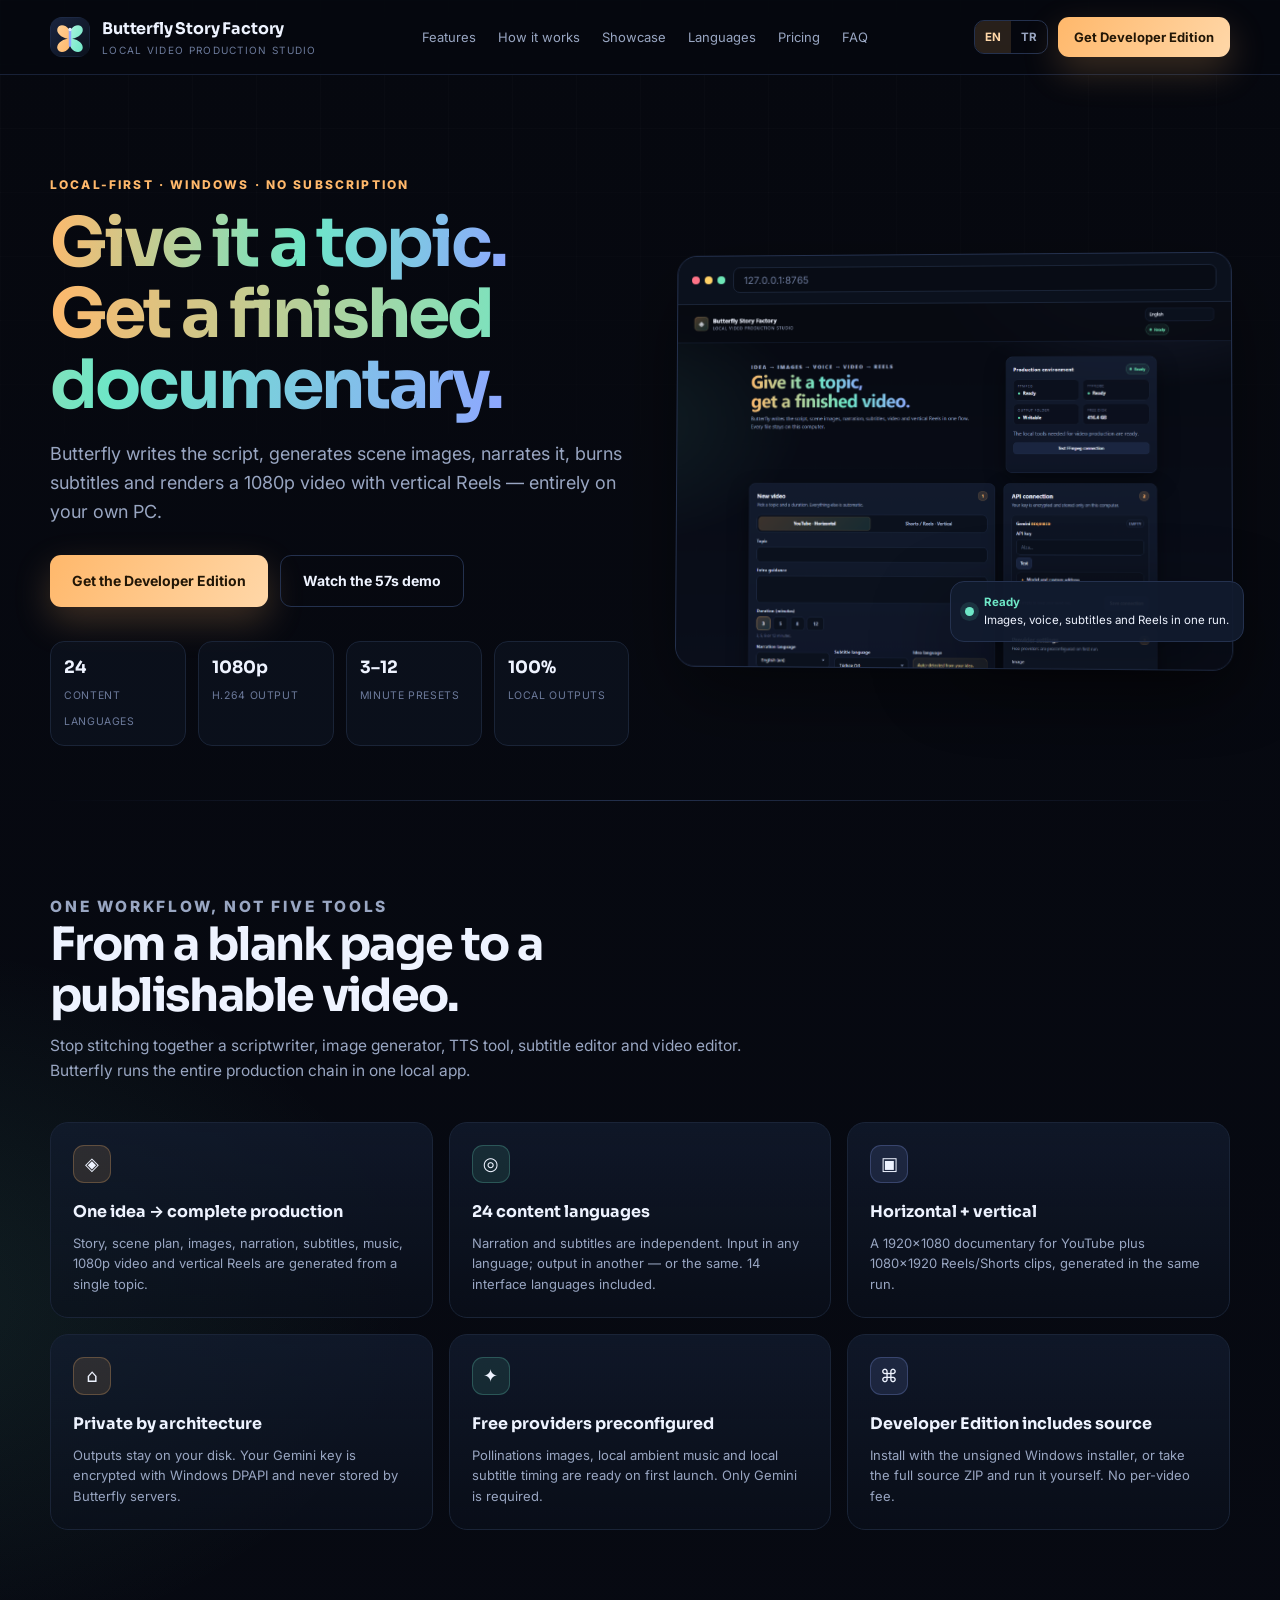
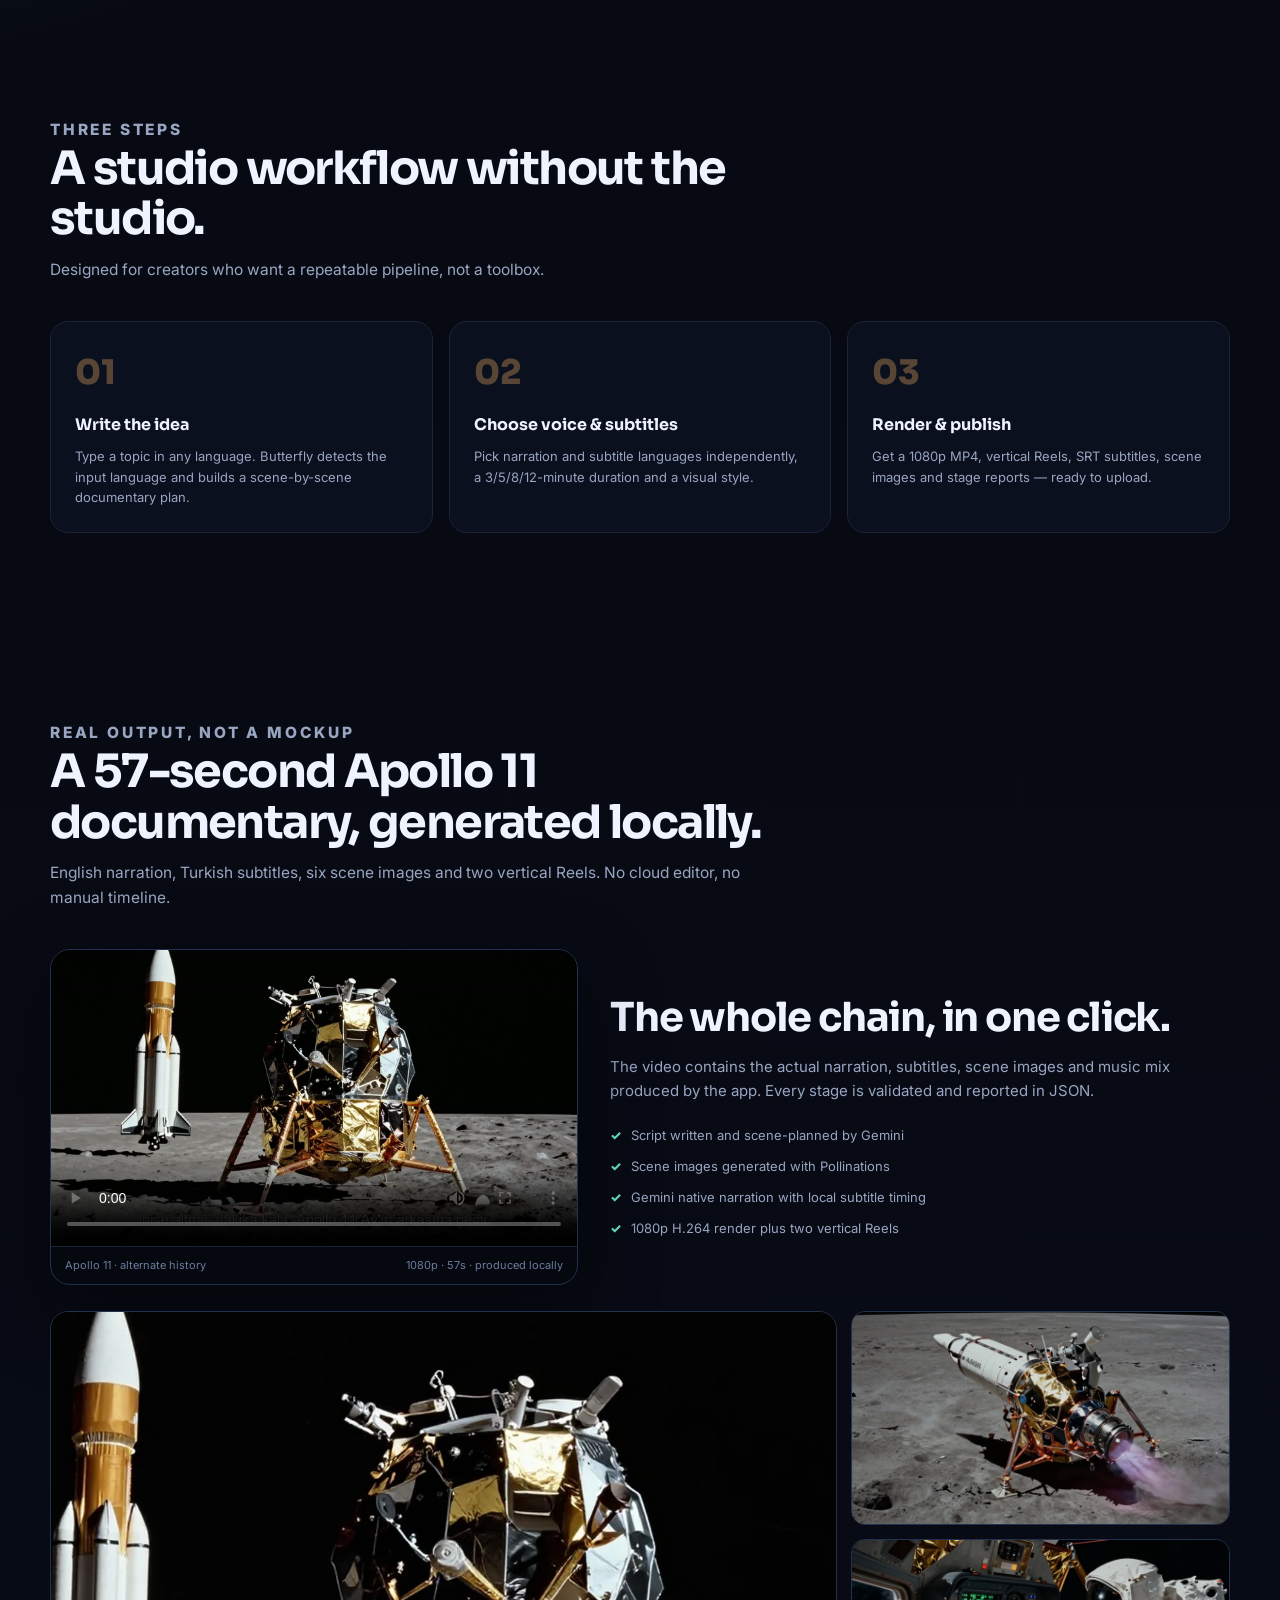
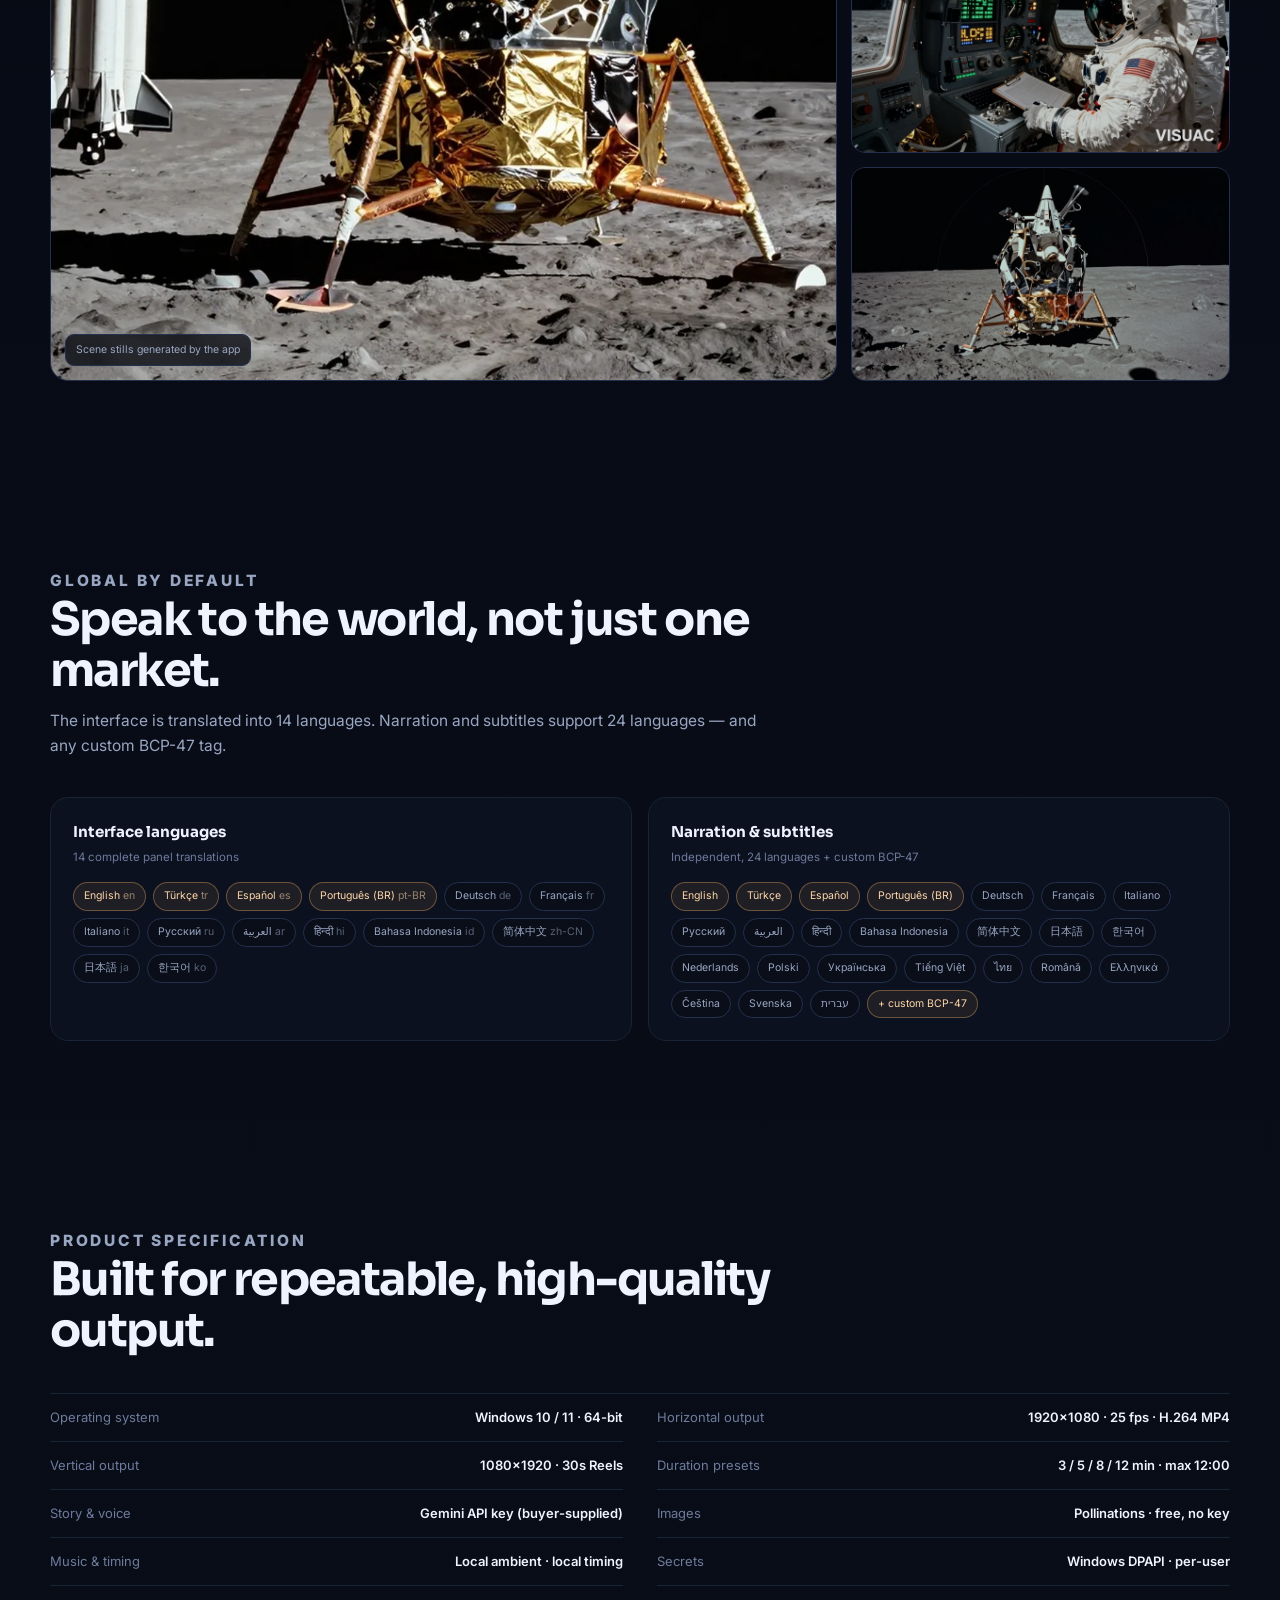
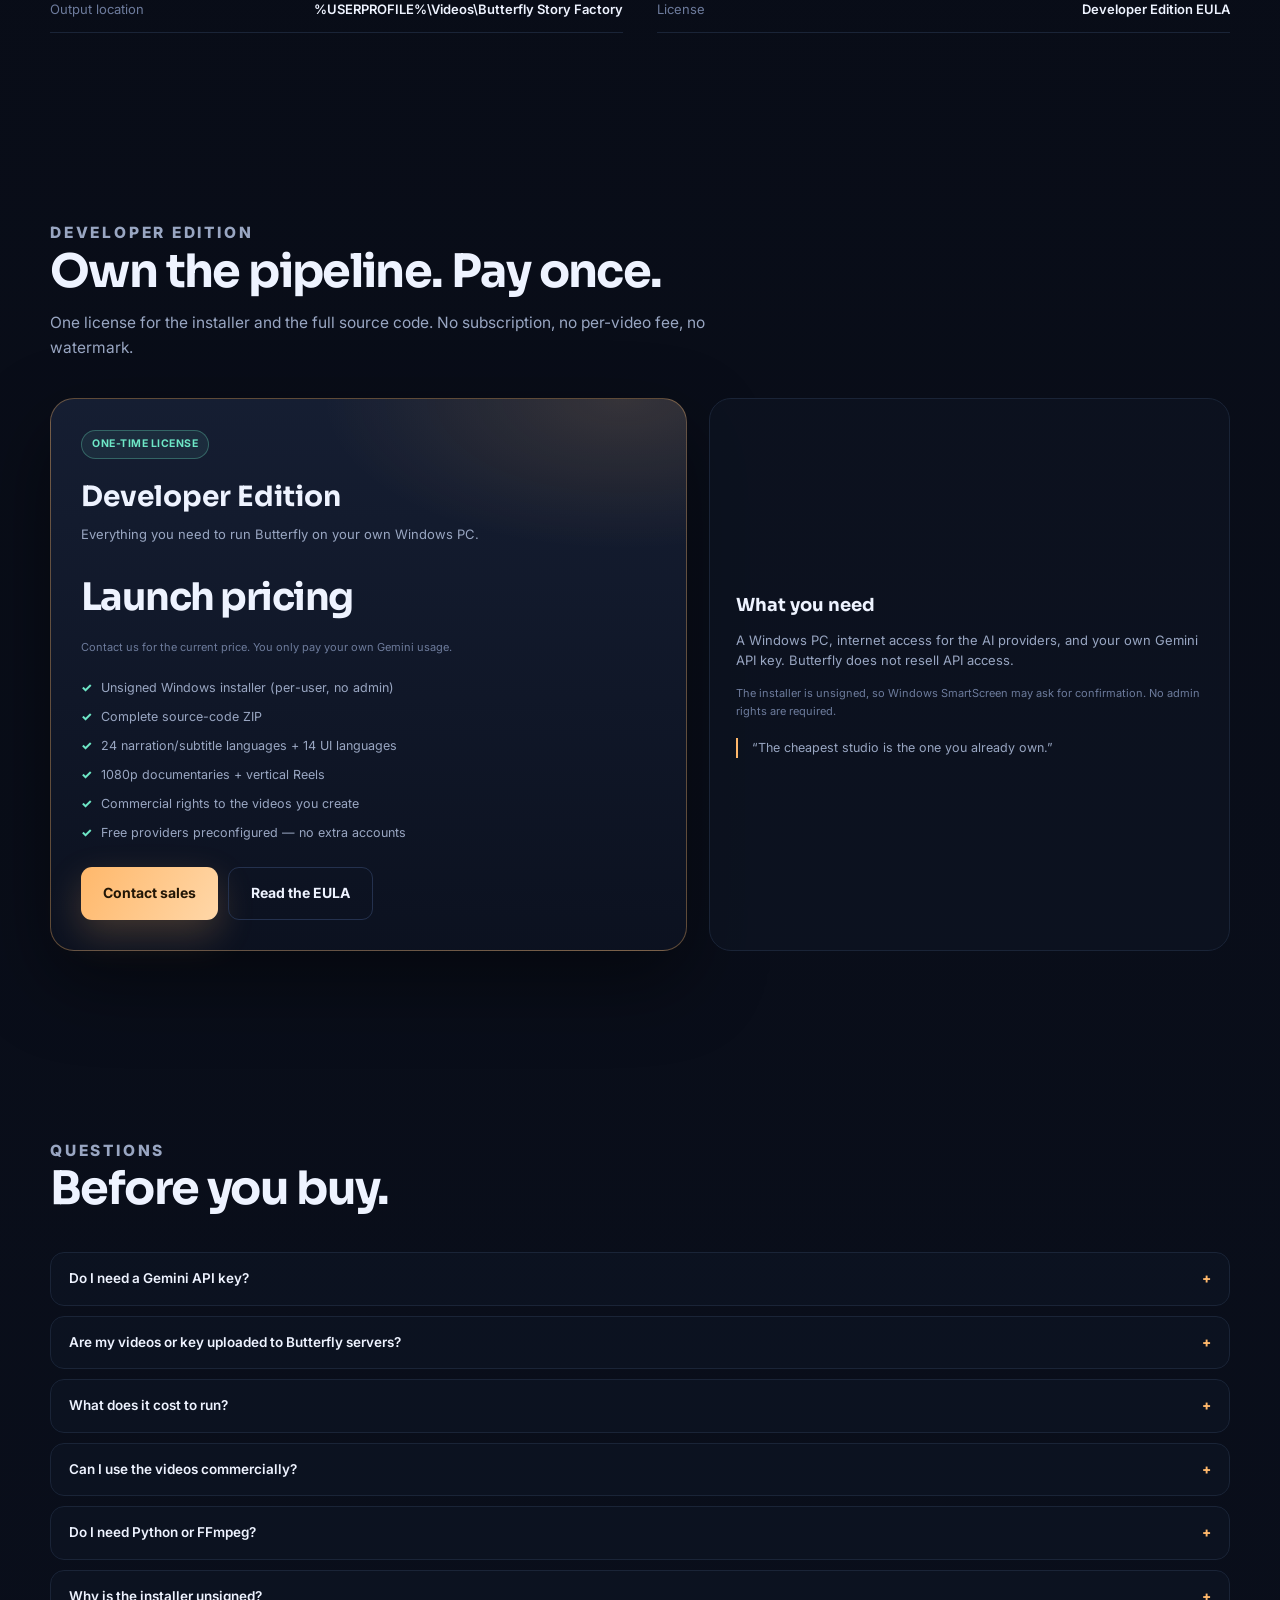
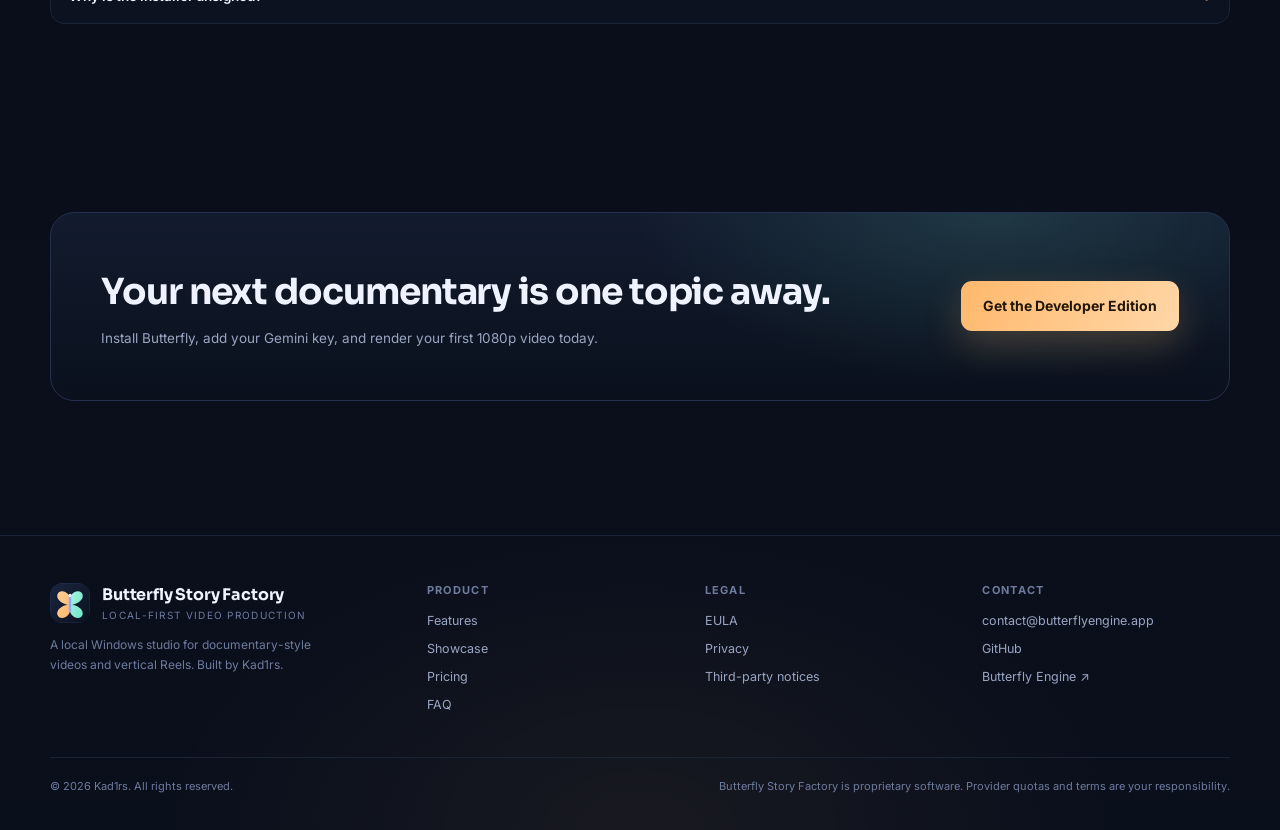
==== commit 1e625d7d: "Serve Story Factory site under /story-factory - Make all asset and legal links relative for subpath " ====
--- a/index.html
+++ b/index.html
@@ -5,25 +5,25 @@
 <meta name="viewport" content="width=device-width, initial-scale=1">
 <title>Butterfly Story Factory — Local AI Documentary Video Studio</title>
 <meta name="description" content="Turn one idea into a scripted, narrated, subtitled 1080p documentary and vertical Reels — entirely on your Windows PC. 24 languages, 3–12 minutes, no subscription.">
-<link rel="canonical" href="https://butterflyengine.app/">
-<link rel="alternate" hreflang="en" href="https://butterflyengine.app/?lang=en">
-<link rel="alternate" hreflang="tr" href="https://butterflyengine.app/?lang=tr">
-<link rel="alternate" hreflang="x-default" href="https://butterflyengine.app/">
+<link rel="canonical" href="https://butterflyengine.app/story-factory/">
+<link rel="alternate" hreflang="en" href="https://butterflyengine.app/story-factory/?lang=en">
+<link rel="alternate" hreflang="tr" href="https://butterflyengine.app/story-factory/?lang=tr">
+<link rel="alternate" hreflang="x-default" href="https://butterflyengine.app/story-factory/">
 <meta property="og:type" content="website">
 <meta property="og:site_name" content="Butterfly Story Factory">
 <meta property="og:title" content="Butterfly Story Factory — Give it a topic. Get a finished documentary.">
 <meta property="og:description" content="Local-first AI video production for Windows. 24 languages, 1080p documentary + vertical Reels, no subscription.">
-<meta property="og:url" content="https://butterflyengine.app/">
-<meta property="og:image" content="https://butterflyengine.app/assets/og-image.png">
+<meta property="og:url" content="https://butterflyengine.app/story-factory/">
+<meta property="og:image" content="https://butterflyengine.app/story-factory/assets/og-image.png">
 <meta name="twitter:card" content="summary_large_image">
 <meta name="twitter:title" content="Butterfly Story Factory">
 <meta name="twitter:description" content="Give it a topic. Get a finished documentary. Local-first AI video production for Windows.">
-<meta name="twitter:image" content="https://butterflyengine.app/assets/og-image.png">
+<meta name="twitter:image" content="https://butterflyengine.app/story-factory/assets/og-image.png">
 <meta name="theme-color" content="#06080f">
-<link rel="icon" href="/favicon.ico" sizes="any">
-<link rel="icon" type="image/png" sizes="192x192" href="/assets/icon-192.png">
-<link rel="apple-touch-icon" href="/assets/icon-192.png">
-<link rel="stylesheet" href="/assets/style.css">
+<link rel="icon" href="favicon.ico" sizes="any">
+<link rel="icon" type="image/png" sizes="192x192" href="assets/icon-192.png">
+<link rel="apple-touch-icon" href="assets/icon-192.png">
+<link rel="stylesheet" href="assets/style.css">
 <script type="application/ld+json">
 {
   "@context": "https://schema.org",
@@ -32,8 +32,8 @@
   "applicationCategory": "MultimediaApplication",
   "operatingSystem": "Windows 10, Windows 11",
   "description": "Local-first AI documentary video studio. Generates scripts, images, narration, subtitles, 1080p video and vertical Reels from one idea.",
-  "url": "https://butterflyengine.app/",
-  "image": "https://butterflyengine.app/assets/og-image.png",
+  "url": "https://butterflyengine.app/story-factory/",
+  "image": "https://butterflyengine.app/story-factory/assets/og-image.png",
   "author": { "@type": "Person", "name": "Kad1rs" },
   "featureList": [
     "24 narration and subtitle languages",
@@ -50,8 +50,8 @@
 
 <header class="site-header">
   <div class="wrap nav">
-    <a class="brand" href="/" aria-label="Butterfly Story Factory home">
-      <img src="/assets/logo.svg" alt="">
+    <a class="brand" href="./" aria-label="Butterfly Story Factory home">
+      <img src="assets/logo.svg" alt="">
       <span><strong>Butterfly Story Factory</strong><small data-i18n="brand_tag">Local video production studio</small></span>
     </a>
     <nav class="nav-links" id="navLinks">
@@ -94,7 +94,7 @@
       <div class="hero-visual">
         <div class="browser">
           <div class="browser-bar"><span class="browser-dots"><i></i><i></i><i></i></span><span class="browser-url">127.0.0.1:8765</span></div>
-          <img src="/assets/ui-main.png" alt="Butterfly Story Factory control panel">
+          <img src="assets/ui-main.png" alt="Butterfly Story Factory control panel">
         </div>
         <div class="floating"><span class="pulse"></span><span><b data-i18n="floating_ready">Ready</b><br><span data-i18n="floating_text">Images, voice, subtitles and Reels in one run.</span></span></div>
       </div>
@@ -178,8 +178,8 @@
       </div>
       <div class="demo-grid">
         <div class="video-frame reveal">
-          <video controls preload="metadata" poster="/assets/demo-poster.jpg">
-            <source src="/assets/demo.mp4" type="video/mp4">
+          <video controls preload="metadata" poster="assets/demo-poster.jpg">
+            <source src="assets/demo.mp4" type="video/mp4">
             <span data-i18n="video_fallback">Your browser does not support HTML video.</span>
           </video>
           <div class="video-caption"><span data-i18n="video_caption_left">Apollo 11 · alternate history</span><span data-i18n="video_caption_right">1080p · 57s · produced locally</span></div>
@@ -197,13 +197,13 @@
       </div>
       <div class="gallery" style="margin-top:26px">
         <div class="gallery-main reveal">
-          <img id="galleryMain" src="/assets/scene-1.webp" alt="Apollo 11 documentary scene 1">
+          <img id="galleryMain" src="assets/scene-1.webp" alt="Apollo 11 documentary scene 1">
           <span class="tag" data-i18n="gallery_tag">Scene stills generated by the app</span>
         </div>
         <div class="gallery-side">
-          <button type="button" data-gallery="/assets/scene-2.webp" aria-label="Scene 2"><img src="/assets/scene-2.webp" alt="Apollo 11 scene 2"></button>
-          <button type="button" data-gallery="/assets/scene-3.webp" aria-label="Scene 3"><img src="/assets/scene-3.webp" alt="Apollo 11 scene 3"></button>
-          <button type="button" data-gallery="/assets/scene-4.webp" aria-label="Scene 4"><img src="/assets/scene-4.webp" alt="Apollo 11 scene 4"></button>
+          <button type="button" data-gallery="assets/scene-2.webp" aria-label="Scene 2"><img src="assets/scene-2.webp" alt="Apollo 11 scene 2"></button>
+          <button type="button" data-gallery="assets/scene-3.webp" aria-label="Scene 3"><img src="assets/scene-3.webp" alt="Apollo 11 scene 3"></button>
+          <button type="button" data-gallery="assets/scene-4.webp" aria-label="Scene 4"><img src="assets/scene-4.webp" alt="Apollo 11 scene 4"></button>
         </div>
       </div>
     </div>
@@ -275,8 +275,8 @@
             <li data-i18n="price_li6">Free providers preconfigured — no extra accounts</li>
           </ul>
           <div class="price-actions">
-            <a class="btn btn-primary btn-lg" href="mailto:contact@butterfly-engine.ai?subject=Butterfly%20Story%20Factory%20Developer%20Edition" data-i18n="price_cta">Contact sales</a>
-            <a class="btn btn-ghost btn-lg" href="/legal/eula.html" data-i18n="price_eula">Read the EULA</a>
+            <a class="btn btn-primary btn-lg" href="mailto:contact@butterflyengine.app?subject=Butterfly%20Story%20Factory%20Developer%20Edition" data-i18n="price_cta">Contact sales</a>
+            <a class="btn btn-ghost btn-lg" href="legal/eula.html" data-i18n="price_eula">Read the EULA</a>
           </div>
         </div>
         <aside class="price-aside reveal">
@@ -313,7 +313,7 @@
           <h2 data-i18n="cta_title">Your next documentary is one topic away.</h2>
           <p data-i18n="cta_text">Install Butterfly, add your Gemini key, and render your first 1080p video today.</p>
         </div>
-        <a class="btn btn-primary btn-lg" href="mailto:contact@butterfly-engine.ai?subject=Butterfly%20Story%20Factory%20Developer%20Edition" data-i18n="cta_button">Get the Developer Edition</a>
+        <a class="btn btn-primary btn-lg" href="mailto:contact@butterflyengine.app?subject=Butterfly%20Story%20Factory%20Developer%20Edition" data-i18n="cta_button">Get the Developer Edition</a>
       </div>
     </div>
   </section>
@@ -323,8 +323,8 @@
   <div class="wrap">
     <div class="footer-grid">
       <div class="footer-brand">
-        <a class="brand" href="/">
-          <img src="/assets/logo.svg" alt="">
+        <a class="brand" href="./">
+          <img src="assets/logo.svg" alt="">
           <span><strong>Butterfly Story Factory</strong><small data-i18n="footer_tag">Local-first video production</small></span>
         </a>
         <p data-i18n="footer_text">A local Windows studio for documentary-style videos and vertical Reels. Built by Kad1rs.</p>
@@ -338,14 +338,15 @@
       </div>
       <div class="footer-col">
         <h4 data-i18n="footer_legal">Legal</h4>
-        <a href="/legal/eula.html" data-i18n="footer_eula">EULA</a>
-        <a href="/legal/privacy.html" data-i18n="footer_privacy">Privacy</a>
-        <a href="/legal/third-party.html" data-i18n="footer_third_party">Third-party notices</a>
+        <a href="legal/eula.html" data-i18n="footer_eula">EULA</a>
+        <a href="legal/privacy.html" data-i18n="footer_privacy">Privacy</a>
+        <a href="legal/third-party.html" data-i18n="footer_third_party">Third-party notices</a>
       </div>
       <div class="footer-col">
         <h4 data-i18n="footer_contact">Contact</h4>
-        <a href="mailto:contact@butterfly-engine.ai">contact@butterfly-engine.ai</a>
+        <a href="mailto:contact@butterflyengine.app">contact@butterflyengine.app</a>
         <a href="https://github.com/Kad1Rss/butterflyengine.app" rel="noopener" data-i18n="footer_github">GitHub</a>
+        <a href="https://butterflyengine.app/" rel="noopener" data-i18n="footer_engine">Butterfly Engine ↗</a>
       </div>
     </div>
     <div class="footer-bottom">
@@ -355,6 +356,6 @@
   </div>
 </footer>
 
-<script src="/assets/site.js" defer></script>
+<script src="assets/site.js" defer></script>
 </body>
 </html>
